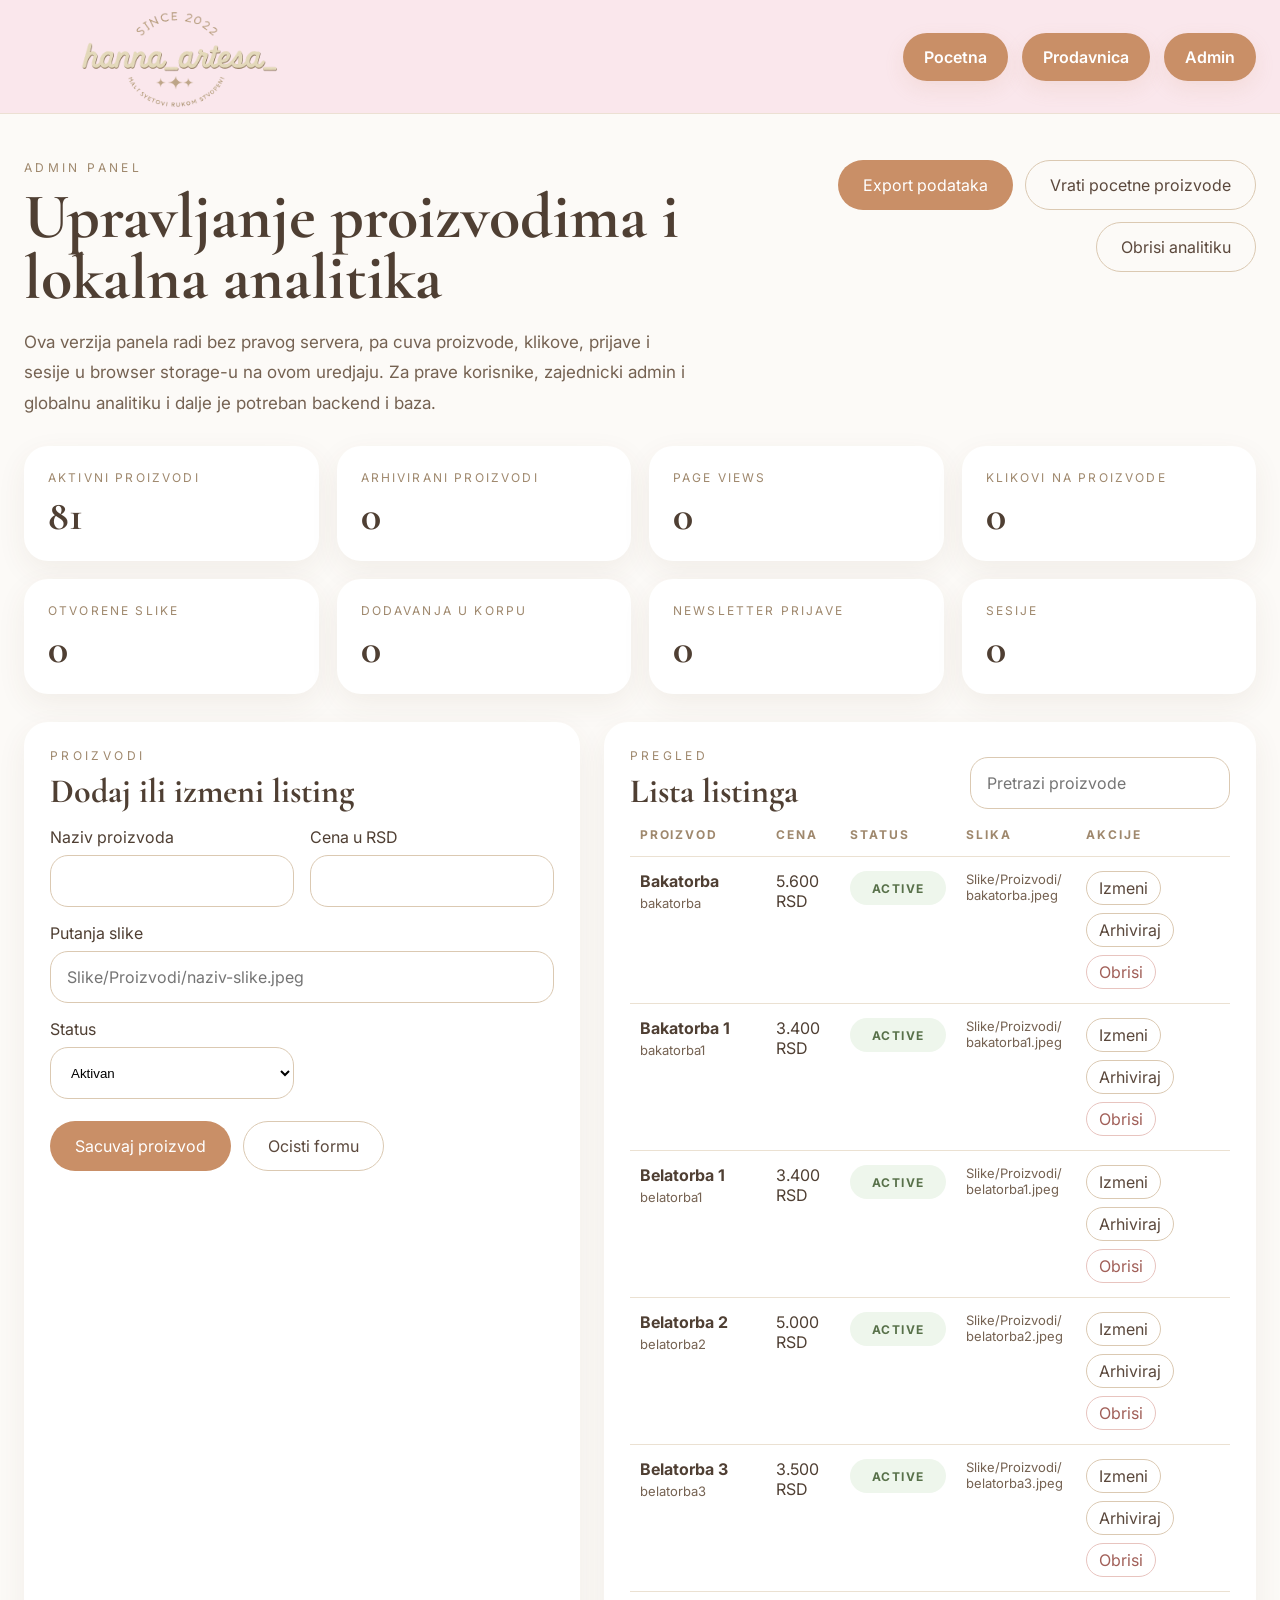
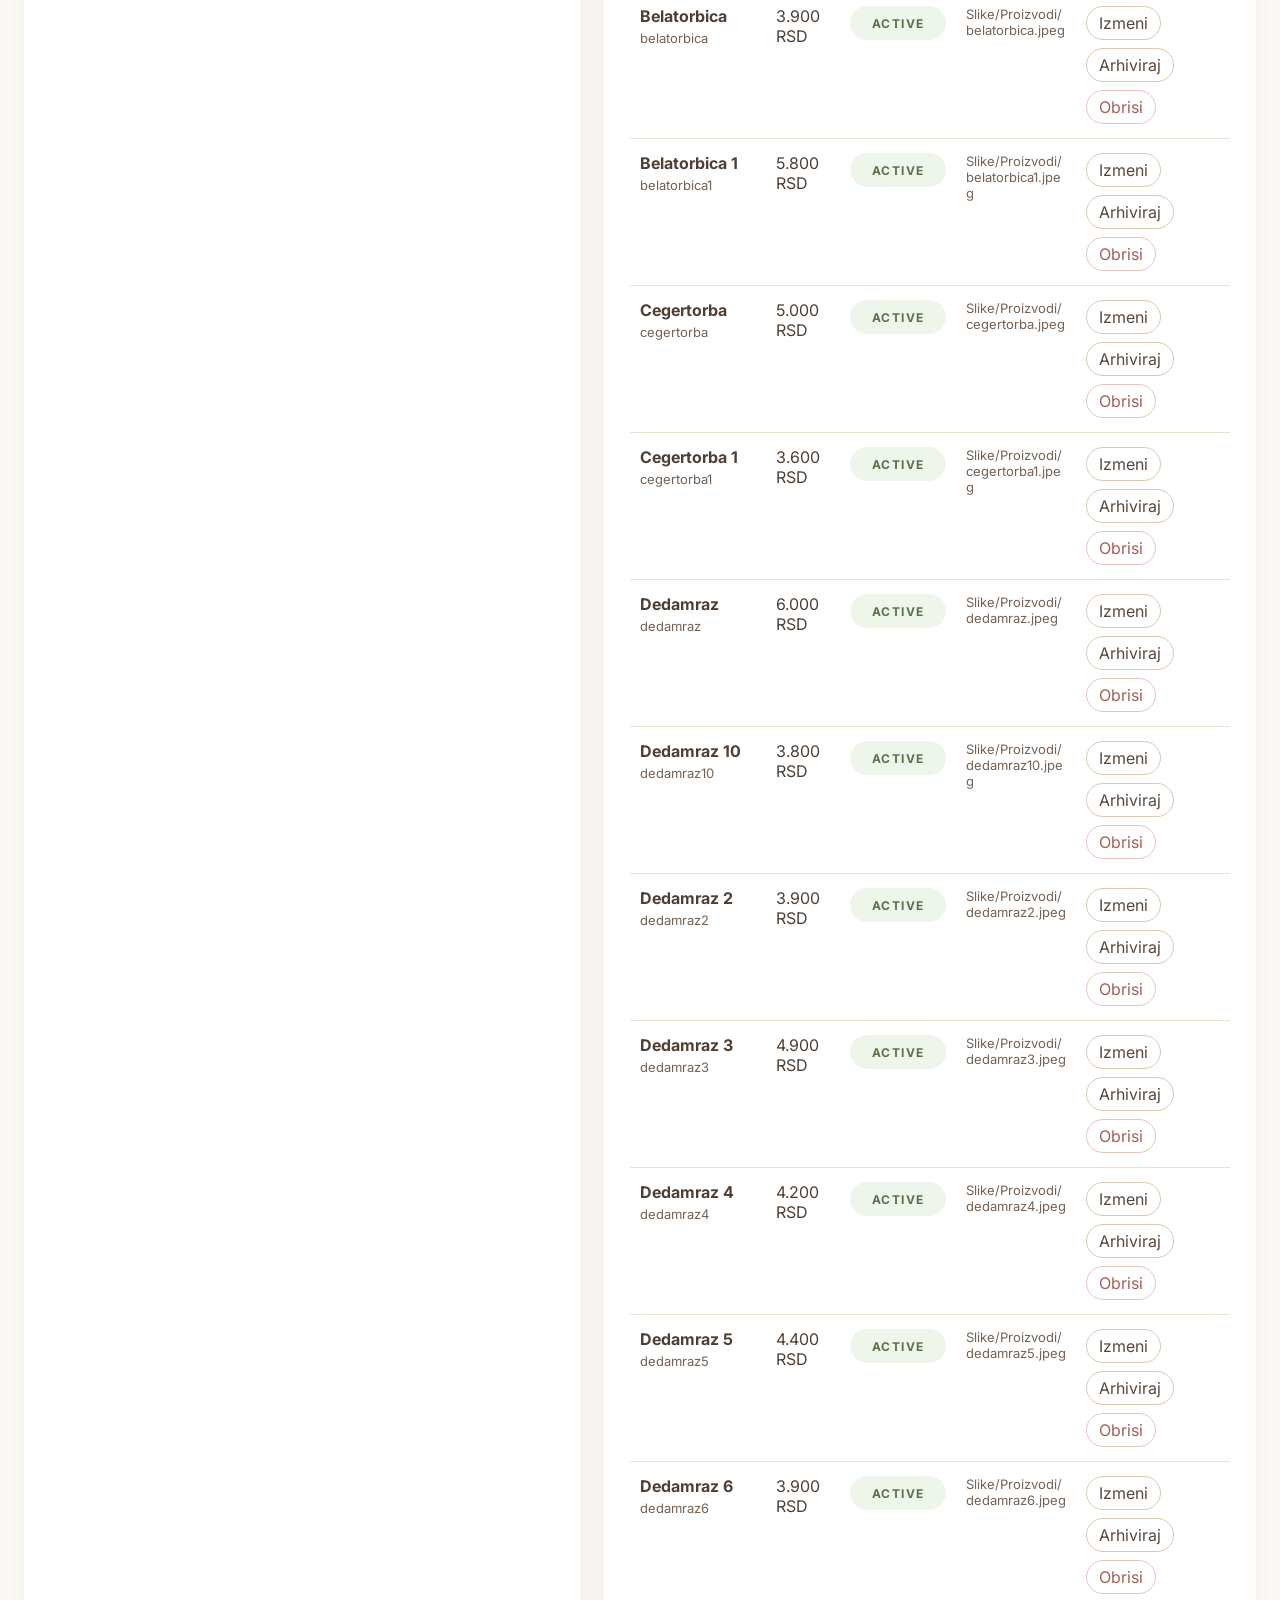
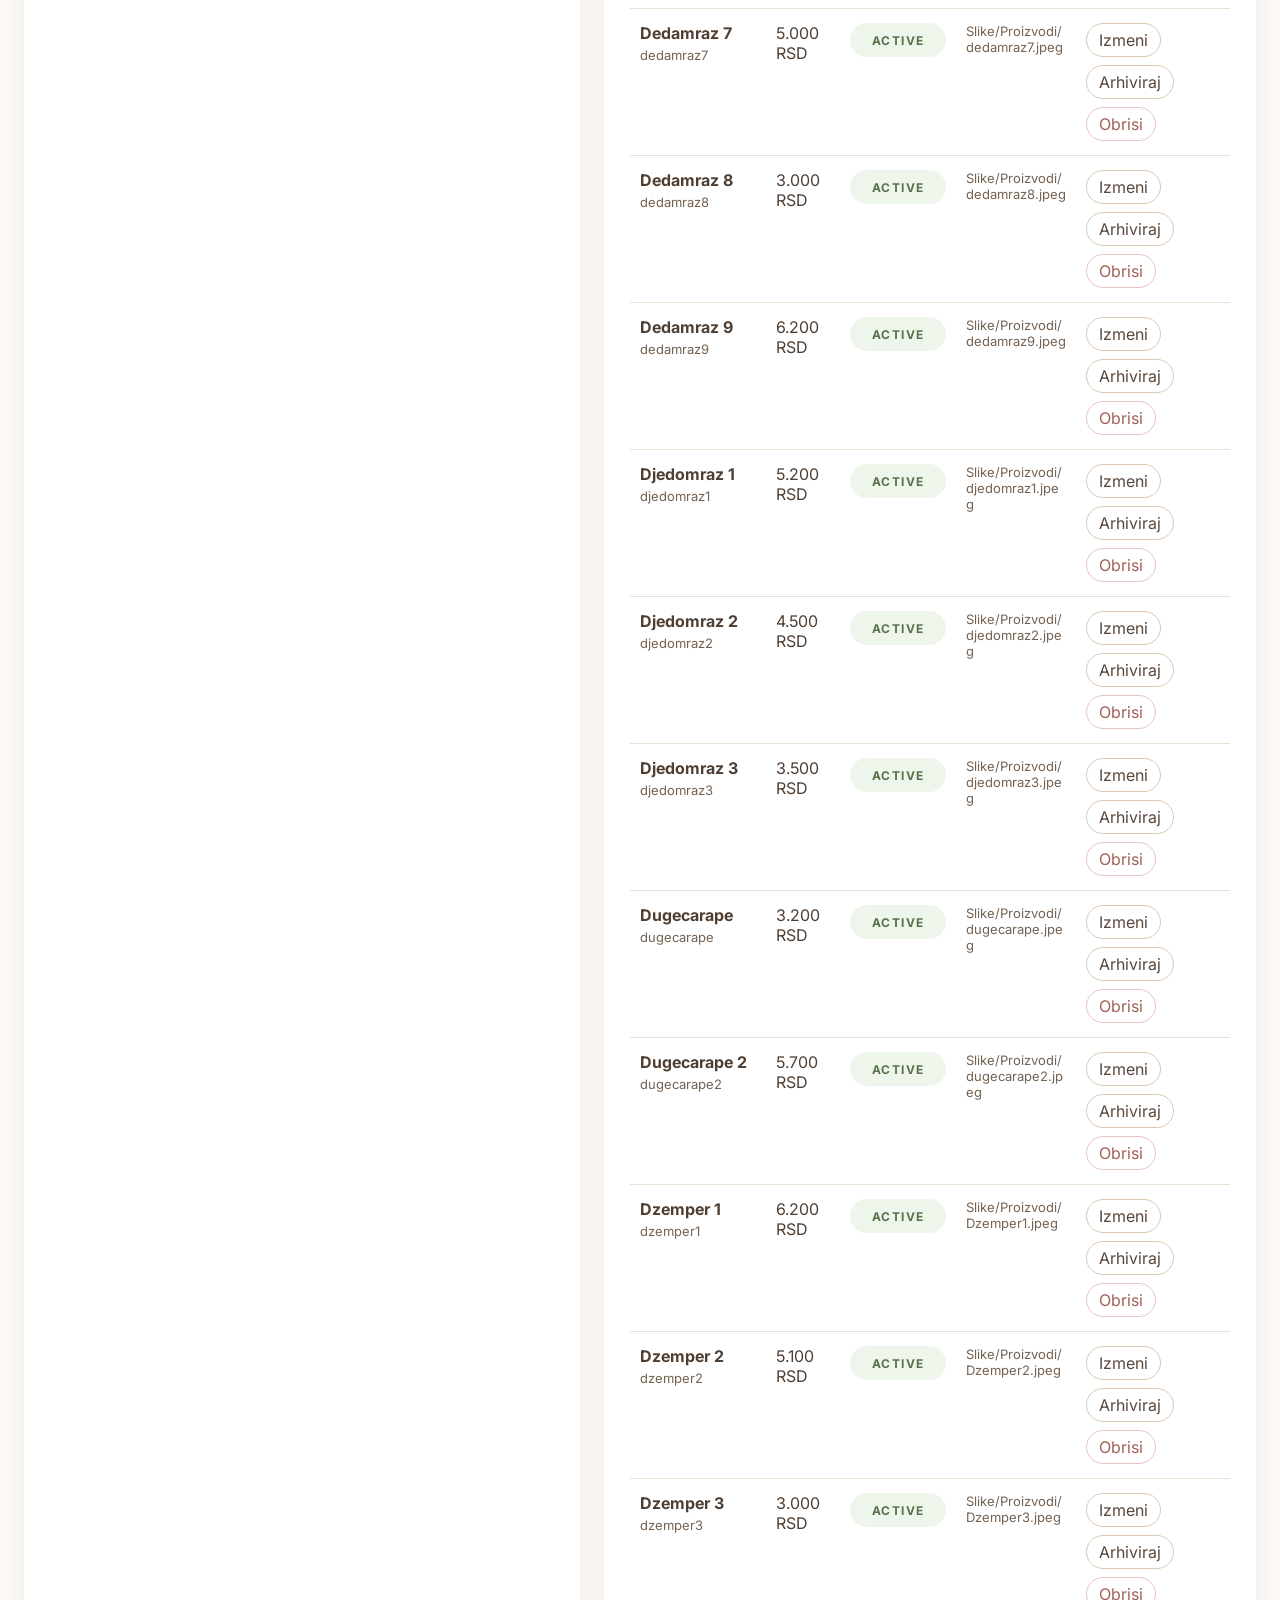
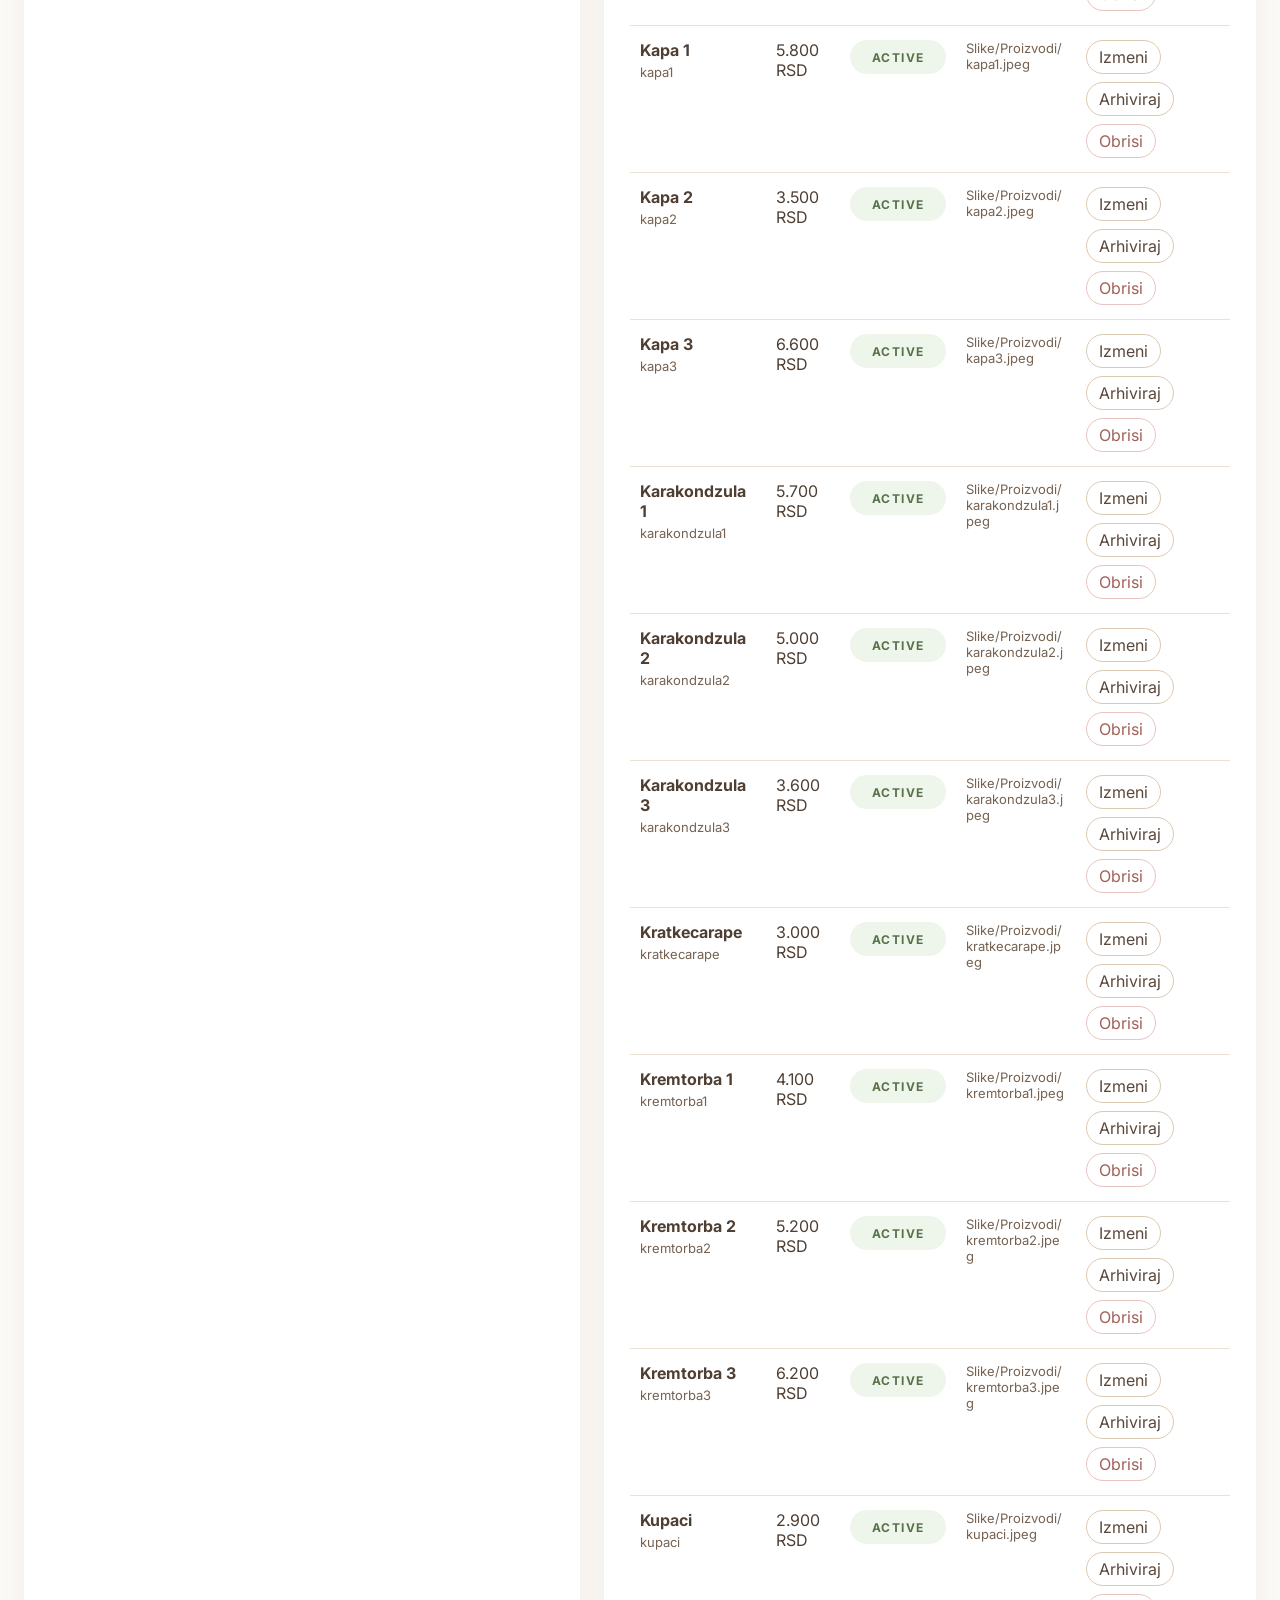
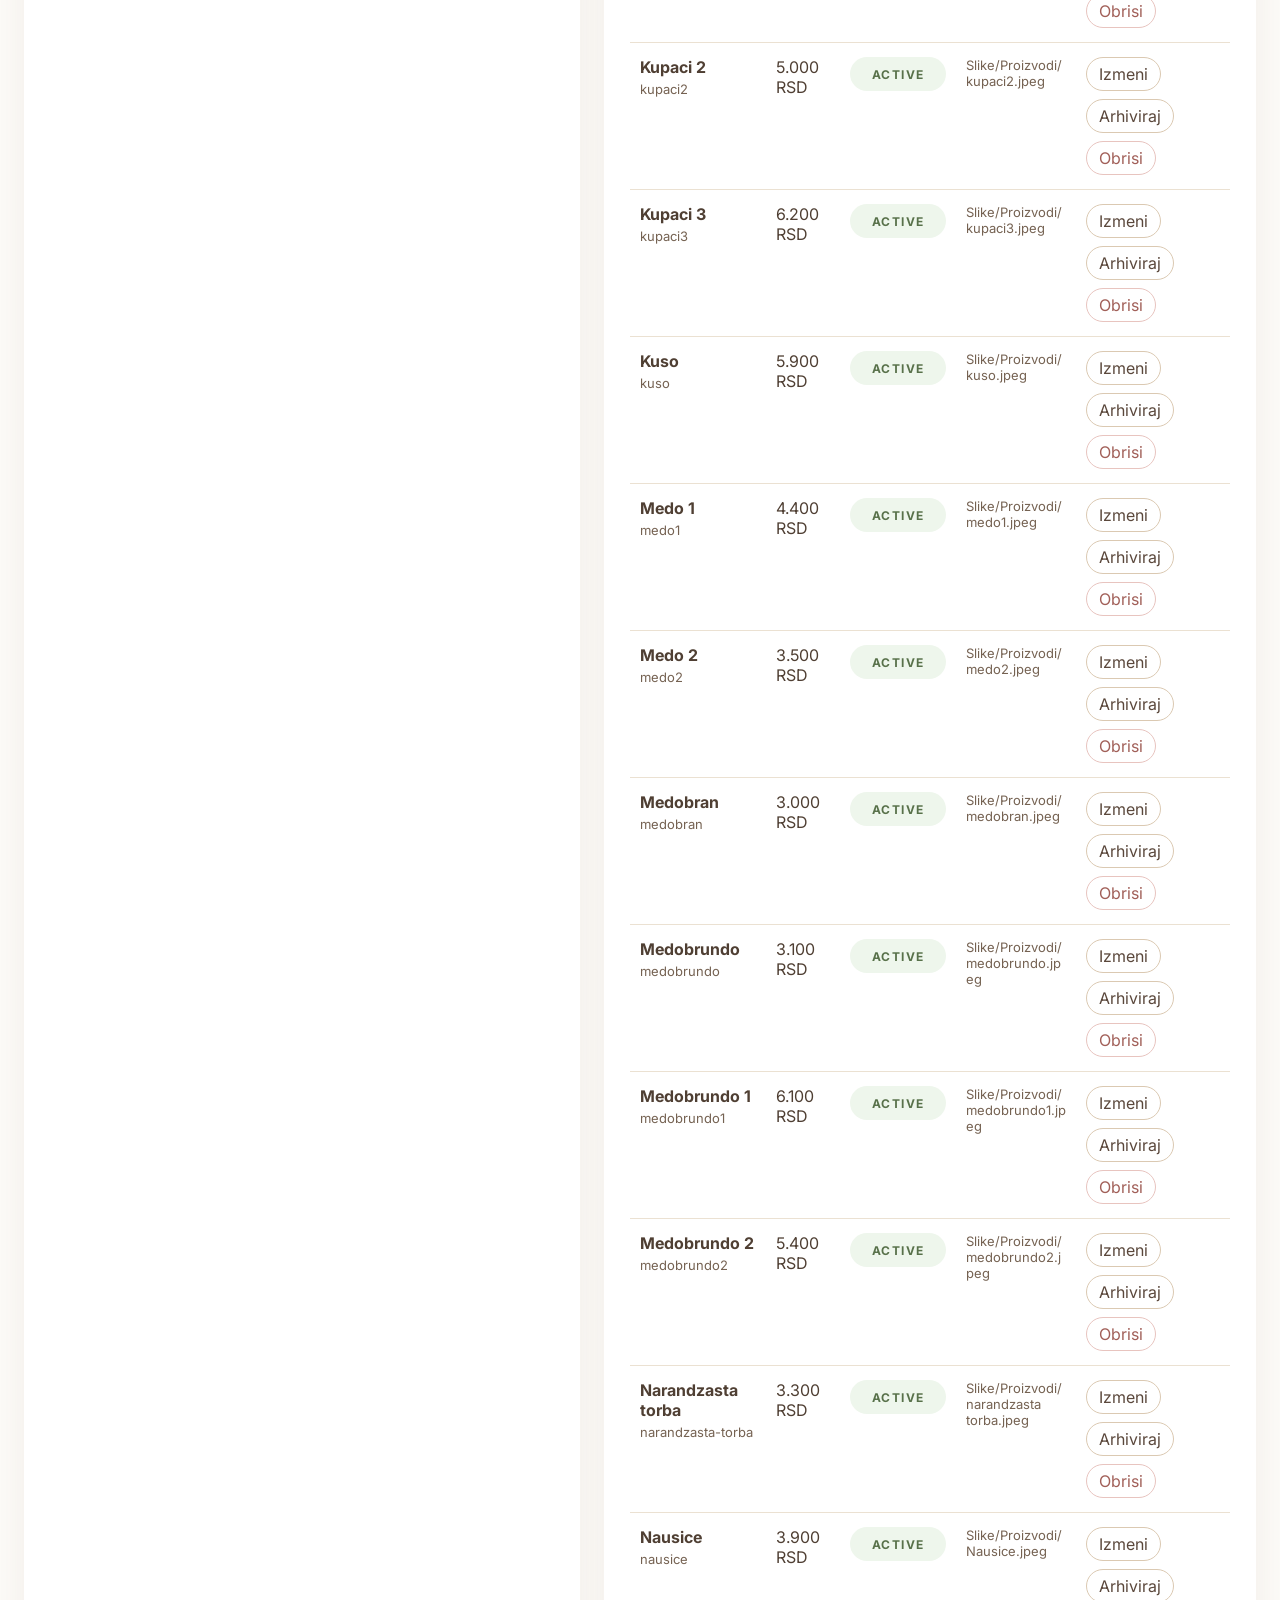
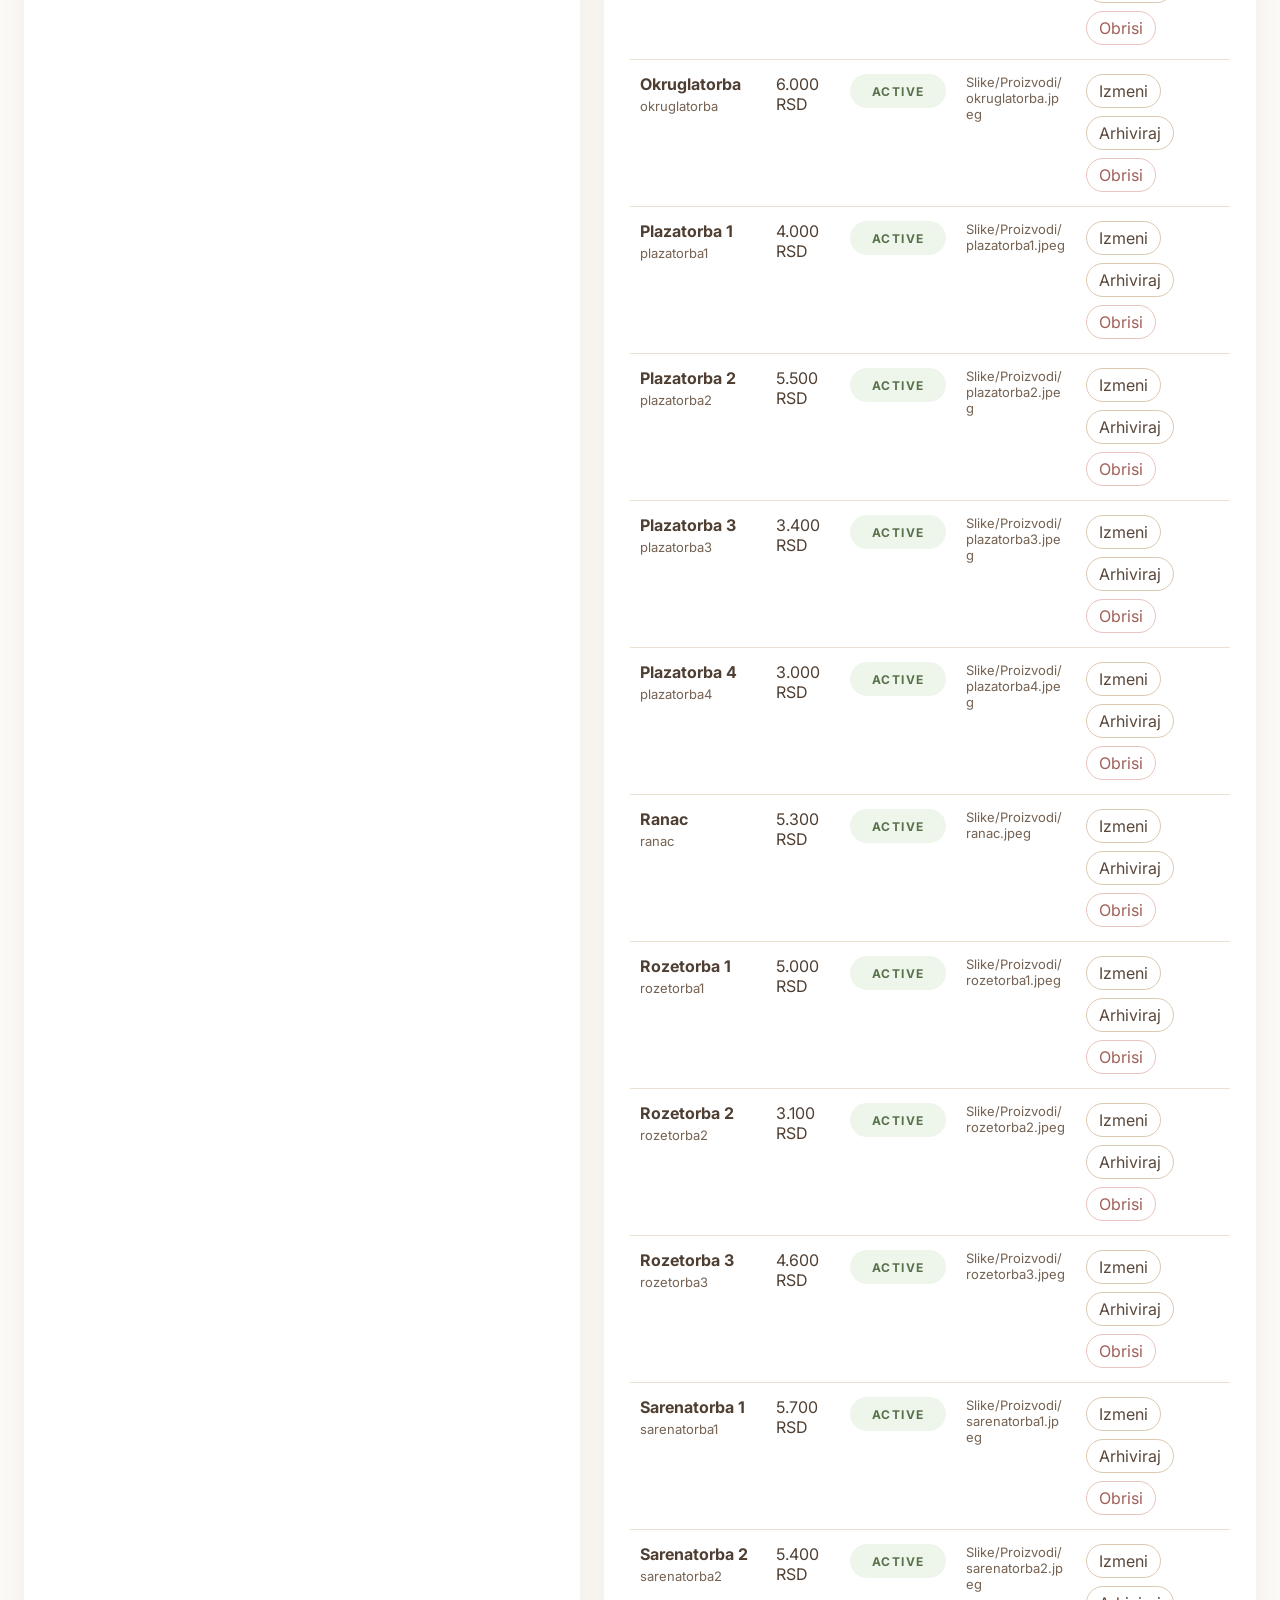
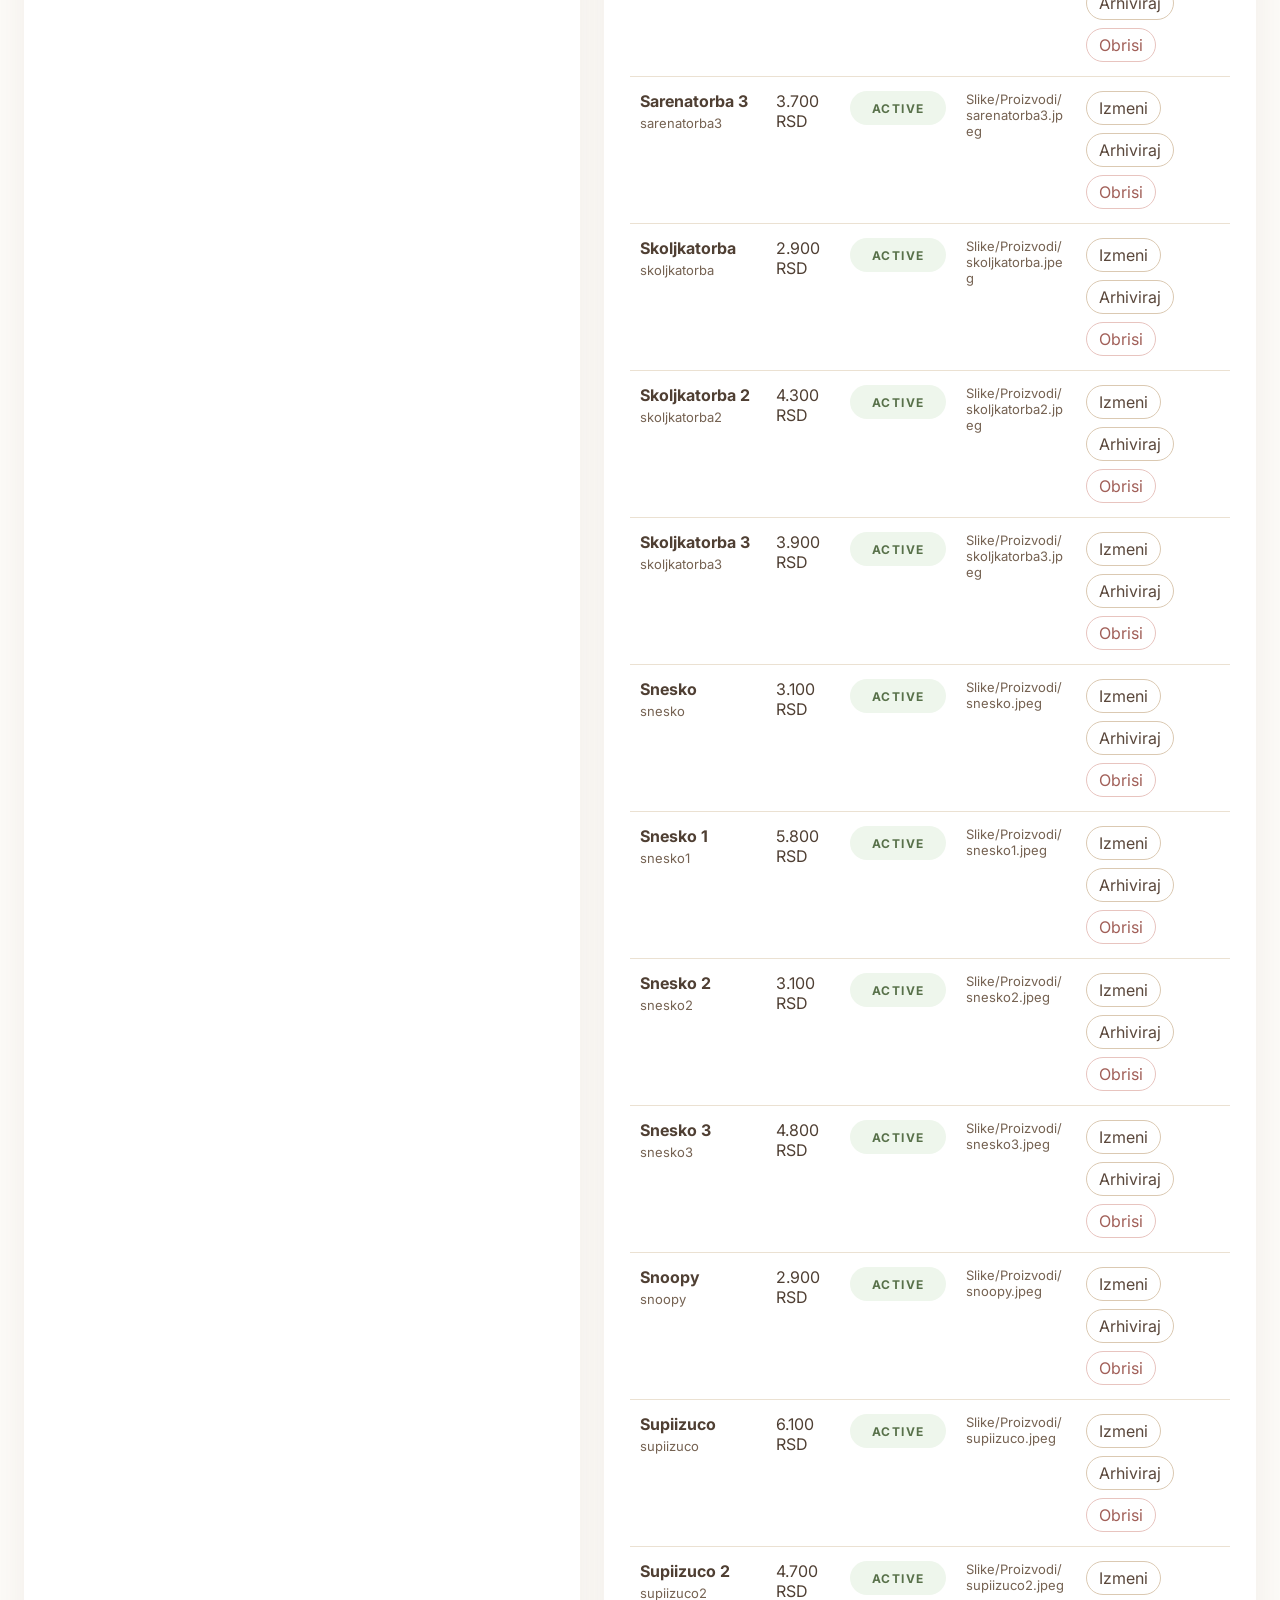
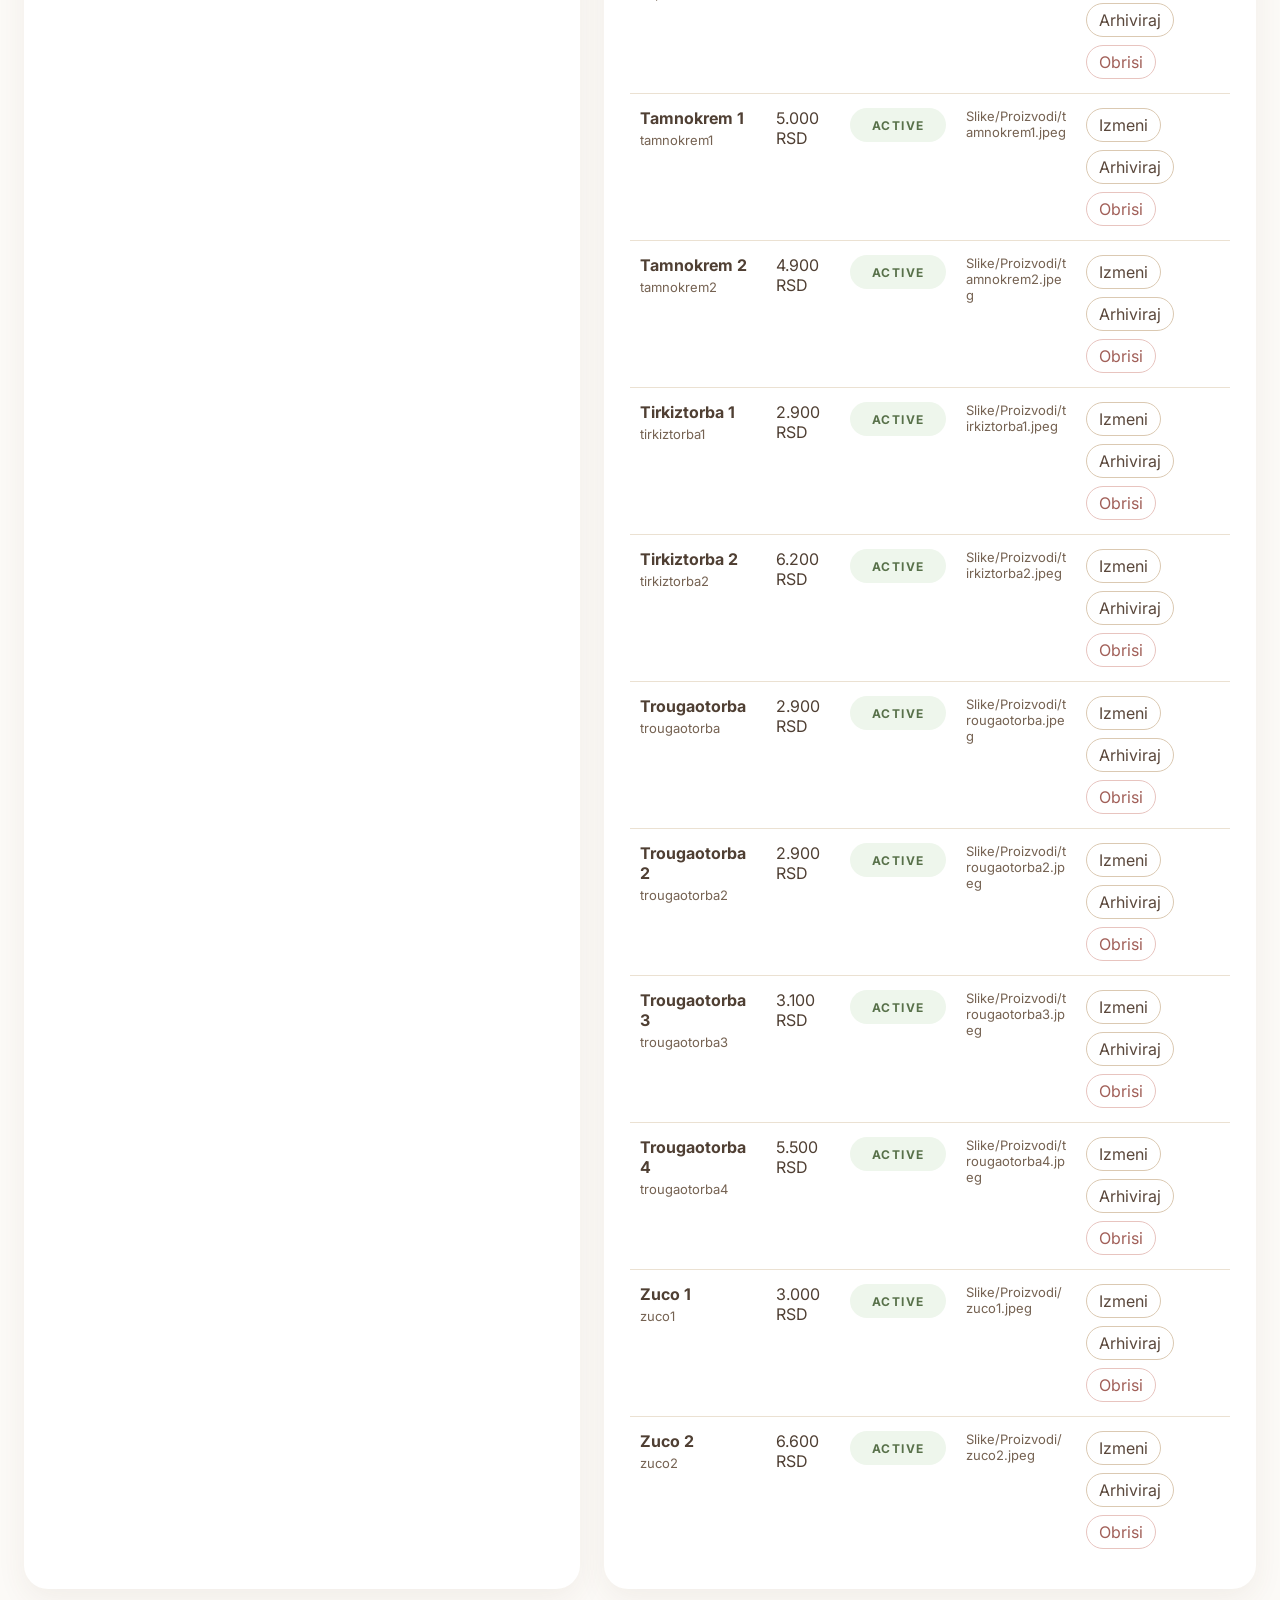
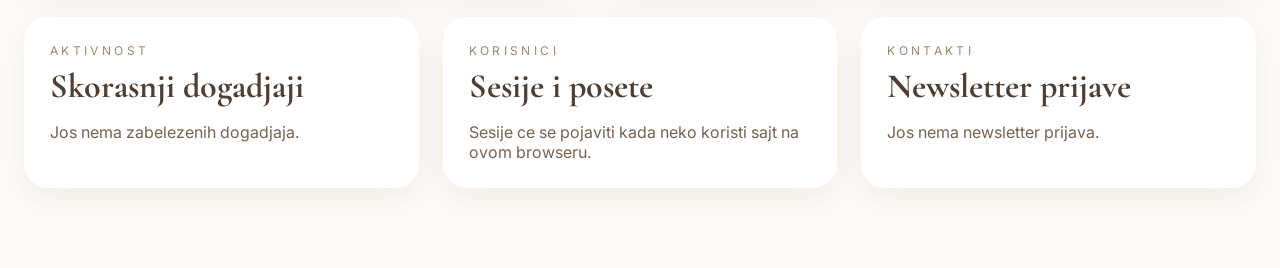
==== admin.html @ 1e7f4f6b "abc" ====
<!DOCTYPE html>
<html lang="sr">
<head>
  <meta charset="UTF-8">
  <meta name="viewport" content="width=device-width, initial-scale=1.0">
  <title>Hanna Artesa | Admin</title>
  <link rel="icon" type="image/png" href="logo.png">
  <link rel="apple-touch-icon" href="logo.png">
  <link rel="preconnect" href="https://fonts.googleapis.com">
  <link rel="preconnect" href="https://fonts.gstatic.com" crossorigin>
  <link
    href="https://fonts.googleapis.com/css2?family=Cormorant+Garamond:wght@400;500;600;700&family=Inter:wght@400;500;600&display=swap"
    rel="stylesheet"
  >
  <link rel="stylesheet" href="styles.css">
  <script src="site-data.js" defer></script>
  <script src="admin.js" defer></script>
</head>
<body class="admin-page">
  <header class="site-header">
    <div class="container header-inner">
      <a class="brand-home" href="index.html" aria-label="Hanna Artesa">
        <img class="brand-logo" src="logo.png" alt="Hanna Artesa logo">
      </a>

      <nav class="nav" aria-label="Admin navigacija">
        <a href="index.html">Pocetna</a>
        <a href="shop.html">Prodavnica</a>
        <a href="admin.html" aria-current="page">Admin</a>
      </nav>
    </div>
  </header>

  <main class="admin-main">
    <section class="container admin-hero">
      <div>
        <p class="eyebrow">Admin Panel</p>
        <h1 class="admin-title">Upravljanje proizvodima i lokalna analitika</h1>
        <p class="admin-text">
          Ova verzija panela radi bez pravog servera, pa cuva proizvode, klikove, prijave i sesije
          u browser storage-u na ovom uredjaju. Za prave korisnike, zajednicki admin i globalnu
          analitiku i dalje je potreban backend i baza.
        </p>
      </div>

      <div class="admin-actions">
        <button class="btn btn-primary" id="adminExportBtn" type="button">Export podataka</button>
        <button class="btn btn-secondary" id="adminResetProductsBtn" type="button">Vrati pocetne proizvode</button>
        <button class="btn btn-secondary" id="adminClearAnalyticsBtn" type="button">Obrisi analitiku</button>
      </div>
    </section>

    <section class="container admin-stats" id="adminStatsGrid">
      <article class="admin-stat-card">
        <p class="admin-stat-label">Aktivni proizvodi</p>
        <strong class="admin-stat-value" id="statActiveProducts">0</strong>
      </article>
      <article class="admin-stat-card">
        <p class="admin-stat-label">Arhivirani proizvodi</p>
        <strong class="admin-stat-value" id="statArchivedProducts">0</strong>
      </article>
      <article class="admin-stat-card">
        <p class="admin-stat-label">Page views</p>
        <strong class="admin-stat-value" id="statPageViews">0</strong>
      </article>
      <article class="admin-stat-card">
        <p class="admin-stat-label">Klikovi na proizvode</p>
        <strong class="admin-stat-value" id="statProductClicks">0</strong>
      </article>
      <article class="admin-stat-card">
        <p class="admin-stat-label">Otvorene slike</p>
        <strong class="admin-stat-value" id="statImageOpens">0</strong>
      </article>
      <article class="admin-stat-card">
        <p class="admin-stat-label">Dodavanja u korpu</p>
        <strong class="admin-stat-value" id="statCartAdds">0</strong>
      </article>
      <article class="admin-stat-card">
        <p class="admin-stat-label">Newsletter prijave</p>
        <strong class="admin-stat-value" id="statNewsletterSignups">0</strong>
      </article>
      <article class="admin-stat-card">
        <p class="admin-stat-label">Sesije</p>
        <strong class="admin-stat-value" id="statSessions">0</strong>
      </article>
    </section>

    <section class="container admin-layout">
      <section class="admin-panel-card">
        <div class="admin-panel-head">
          <div>
            <p class="eyebrow">Proizvodi</p>
            <h2 class="admin-section-title">Dodaj ili izmeni listing</h2>
          </div>
        </div>

        <form class="admin-form" id="adminProductForm">
          <input type="hidden" id="adminProductId">
          <label class="admin-field">
            <span>Naziv proizvoda</span>
            <input class="admin-input" id="adminProductName" type="text" required>
          </label>
          <label class="admin-field">
            <span>Cena u RSD</span>
            <input class="admin-input" id="adminProductPrice" type="number" min="0" step="100" required>
          </label>
          <label class="admin-field admin-field-full">
            <span>Putanja slike</span>
            <input class="admin-input" id="adminProductImage" type="text" placeholder="Slike/Proizvodi/naziv-slike.jpeg" required>
          </label>
          <label class="admin-field">
            <span>Status</span>
            <select class="admin-input" id="adminProductStatus">
              <option value="active">Aktivan</option>
              <option value="archived">Arhiviran</option>
            </select>
          </label>
          <div class="admin-form-actions">
            <button class="btn btn-primary" type="submit">Sacuvaj proizvod</button>
            <button class="btn btn-secondary" id="adminFormResetBtn" type="button">Ocisti formu</button>
          </div>
        </form>
      </section>

      <section class="admin-panel-card">
        <div class="admin-panel-head">
          <div>
            <p class="eyebrow">Pregled</p>
            <h2 class="admin-section-title">Lista listinga</h2>
          </div>
          <input class="admin-input admin-search" id="adminSearchInput" type="search" placeholder="Pretrazi proizvode">
        </div>

        <div class="admin-table-wrap">
          <table class="admin-table">
            <thead>
              <tr>
                <th>Proizvod</th>
                <th>Cena</th>
                <th>Status</th>
                <th>Slika</th>
                <th>Akcije</th>
              </tr>
            </thead>
            <tbody id="adminProductsBody"></tbody>
          </table>
        </div>
      </section>
    </section>

    <section class="container admin-insights">
      <section class="admin-panel-card">
        <div class="admin-panel-head">
          <div>
            <p class="eyebrow">Aktivnost</p>
            <h2 class="admin-section-title">Skorasnji dogadjaji</h2>
          </div>
        </div>
        <div class="admin-feed" id="adminEventsFeed"></div>
      </section>

      <section class="admin-panel-card">
        <div class="admin-panel-head">
          <div>
            <p class="eyebrow">Korisnici</p>
            <h2 class="admin-section-title">Sesije i posete</h2>
          </div>
        </div>
        <div class="admin-feed" id="adminSessionsFeed"></div>
      </section>

      <section class="admin-panel-card">
        <div class="admin-panel-head">
          <div>
            <p class="eyebrow">Kontakti</p>
            <h2 class="admin-section-title">Newsletter prijave</h2>
          </div>
        </div>
        <div class="admin-feed" id="adminNewsletterFeed"></div>
      </section>
    </section>
  </main>
</body>
</html>
---- styles.css ----
:root {
  --bg: #fdf8f2;
  --bg-soft: #fbf4ea;
  --card: #ffffff;
  --card-soft: #f7efe4;
  --card-accent: #f3e4d2;
  --text: #4f3f33;
  --muted: #756252;
  --muted-2: #9f886d;
  --line: #e9dece;
  --line-strong: #dbc9b2;
  --accent: #c98f67;
  --accent-dark: #b87d54;
  --shadow: 0 10px 30px rgba(93, 70, 41, 0.07);
  --radius-xl: 34px;
  --radius-lg: 28px;
  --radius-md: 24px;
  --radius-pill: 999px;
  --container: 1240px;
}

* {
  box-sizing: border-box;
}

html {
  scroll-behavior: smooth;
}

body {
  margin: 0;
  font-family: "Inter", sans-serif;
  background: var(--bg);
  color: var(--text);
}

img {
  max-width: 100%;
  display: block;
}

a {
  color: inherit;
  text-decoration: none;
}

button,
input {
  font: inherit;
}

.container {
  width: min(var(--container), calc(100% - 48px));
  margin: 0 auto;
}

.eyebrow {
  margin: 0 0 12px;
  font-size: 12px;
  text-transform: uppercase;
  letter-spacing: 0.28em;
  color: var(--muted-2);
}

.site-header {
  position: sticky;
  top: 0;
  z-index: 20;
  border-bottom: 1px solid rgba(233, 222, 206, 0.85);
  background: rgba(250, 230, 236, 0.96);
  backdrop-filter: blur(12px);
}

.header-inner {
  display: flex;
  align-items: center;
  justify-content: space-between;
  gap: 10px;
  padding: 0px 0;
}

.brand-home {
  display: inline-flex;
  align-items: center;
  justify-content: center;
  margin-top: -32px;
  margin-bottom: -60px;
}

.brand-logo {
  display: block;
  width: auto;
  height: 205px;
  max-width: min(560px, 76vw);
  object-fit: contain;
}

.nav {
  display: flex;
  align-items: center;
  gap: 14px;
  font-size: 16px;
  font-weight: 600;
}

.nav a {
  display: inline-flex;
  align-items: center;
  justify-content: center;
  min-height: 48px;
  padding: 0 20px;
  border: 1px solid transparent;
  border-radius: var(--radius-pill);
  background: var(--accent);
  color: #fff;
  box-shadow: 0 8px 20px rgba(201, 143, 103, 0.14);
  transition: transform 0.2s ease, background 0.2s ease, color 0.2s ease, box-shadow 0.2s ease;
}

.footer-links a:hover,
.text-link:hover {
  color: #8b6f53;
}

.nav a:hover,
.nav a:focus-visible {
  color: #fff;
  transform: translateY(-1px);
  background: var(--accent-dark);
  box-shadow: 0 12px 24px rgba(201, 143, 103, 0.2);
}

.header-actions {
  display: flex;
  align-items: center;
  gap: 12px;
}

.cart-button {
  display: inline-flex;
  align-items: center;
  gap: 12px;
  min-height: 56px;
  padding: 10px 14px 10px 16px;
  border: 1px solid rgba(201, 143, 103, 0.22);
  border-radius: var(--radius-pill);
  background: rgba(255, 255, 255, 0.72);
  color: #5b483c;
  box-shadow: 0 10px 24px rgba(201, 143, 103, 0.12);
}

.cart-button:hover {
  background: rgba(255, 255, 255, 0.9);
  transform: translateY(-1px);
}

.cart-icon {
  display: inline-flex;
  align-items: center;
  justify-content: center;
  width: 34px;
  height: 34px;
  border-radius: 50%;
  background: rgba(201, 143, 103, 0.14);
  color: var(--accent-dark);
}

.cart-icon svg,
.product-add-btn svg {
  width: 18px;
  height: 18px;
  fill: none;
  stroke: currentColor;
  stroke-linecap: round;
  stroke-linejoin: round;
  stroke-width: 1.8;
}

.cart-copy {
  display: grid;
  gap: 2px;
  text-align: left;
}

.cart-label {
  font-size: 11px;
  text-transform: uppercase;
  letter-spacing: 0.18em;
  color: #9d866c;
}

.cart-total {
  font-size: 14px;
  font-weight: 700;
  color: #5b483c;
}

.cart-count {
  min-width: 32px;
  height: 32px;
  padding: 0 8px;
  display: inline-flex;
  align-items: center;
  justify-content: center;
  border-radius: 999px;
  background: var(--accent);
  color: #fff;
  font-size: 14px;
  font-weight: 700;
}

.btn {
  display: inline-flex;
  align-items: center;
  justify-content: center;
  gap: 10px;
  border: 1px solid transparent;
  border-radius: var(--radius-pill);
  padding: 14px 24px;
  cursor: pointer;
  transition: 0.2s ease;
}

.btn-primary {
  background: var(--accent);
  color: #fff;
}

.btn-primary:hover {
  background: var(--accent-dark);
}

.btn-secondary {
  background: transparent;
  border-color: var(--line-strong);
  color: #5b483c;
}

.btn-secondary:hover,
.small-btn:hover {
  background: var(--card-soft);
}

.hero {
  display: grid;
  grid-template-columns: 1.1fr 0.9fr;
  gap: 40px;
  padding: 60px 0 40px;
  align-items: start;
}

.hero-title,
.message-title,
.section-title,
.story-title,
.newsletter-title,
.footer-title,
.feature-title,
.collection-title,
.product-title {
  margin: 0;
  font-family: "Cormorant Garamond", serif;
  color: var(--text);
}

.hero-title {
  max-width: 680px;
  font-size: clamp(48px, 6vw, 82px);
  line-height: 0.98;
  font-weight: 600;
  color: #49382d;
}

.hero-text,
.story-text,
.newsletter-text {
  max-width: 620px;
  margin: 24px 0 0;
  font-size: 18px;
  line-height: 1.85;
  color: var(--muted);
}

.hero-actions {
  display: flex;
  flex-wrap: wrap;
  gap: 16px;
  margin-top: 32px;
}

.hero-features {
  display: grid;
  grid-template-columns: repeat(3, minmax(0, 1fr));
  gap: 16px;
  max-width: 760px;
  margin-top: 36px;
}

.mini-card,
.product-card,
.collection-card,
.feature-card,
.message-card {
  background: var(--card);
  border-radius: var(--radius-md);
  box-shadow: var(--shadow);
}

.mini-card {
  padding: 20px;
}

.mini-icon {
  width: 40px;
  height: 40px;
  display: inline-flex;
  align-items: center;
  justify-content: center;
  border-radius: 50%;
  background: var(--card-soft);
  margin-bottom: 14px;
  font-size: 18px;
}

.mini-card p,
.message-card p,
.feature-card p,
.collection-card p,
.product-card .price,
.footer-copy,
.footer-links a,
.contact-item {
  margin: 0;
  font-size: 14px;
  line-height: 1.85;
  color: #7b6756;
}

.placeholder {
  position: relative;
  overflow: hidden;
  width: 100%;
  min-height: 260px;
  border-radius: var(--radius-lg);
  border: 1px solid var(--line);
  background: #f8f1e6;
  display: flex;
  align-items: center;
  justify-content: center;
  text-align: center;
  padding: 24px;
}

.placeholder::before {
  content: "";
  position: absolute;
  inset: 0;
  background: radial-gradient(circle at top, rgba(255, 255, 255, 0.85), transparent 52%);
}

.placeholder-inner {
  position: relative;
  z-index: 1;
}

.placeholder-badge {
  width: 64px;
  height: 64px;
  margin: 0 auto 16px;
  border-radius: 50%;
  border: 1px dashed #c9b79f;
  background: rgba(255, 255, 255, 0.72);
}

.placeholder-label {
  margin: 0;
  font-size: 12px;
  text-transform: uppercase;
  letter-spacing: 0.18em;
  color: #9d866c;
}

.placeholder.tall {
  min-height: 430px;
}

.hero-visual-image {
  display: block;
  width: 100%;
  height: 430px;
  border-radius: var(--radius-lg);
  object-fit: cover;
  object-position: center top;
  box-shadow: var(--shadow);
}

.product-media {
  position: relative;
  overflow: hidden;
  min-height: 260px;
  border-radius: var(--radius-lg);
  background: #f8f1e6;
}

.product-image {
  display: block;
  width: 100%;
  height: 260px;
  object-fit: cover;
  cursor: zoom-in;
}

.product-add-btn {
  position: absolute;
  top: 16px;
  right: 16px;
  z-index: 2;
  width: 46px;
  height: 46px;
  display: inline-flex;
  align-items: center;
  justify-content: center;
  border: 0;
  border-radius: 50%;
  background: rgba(255, 255, 255, 0.92);
  color: var(--accent-dark);
  box-shadow: 0 10px 24px rgba(93, 70, 41, 0.14);
  cursor: pointer;
  transition: transform 0.2s ease, background 0.2s ease, color 0.2s ease;
}

.product-add-btn:hover {
  transform: translateY(-1px) scale(1.03);
  background: var(--accent);
  color: #fff;
}

.message-band {
  padding: 18px 0 10px;
}

.message-band-inner {
  display: grid;
  grid-template-columns: 0.9fr 1.1fr;
  gap: 24px;
  padding: 40px;
  border-radius: var(--radius-xl);
  background: var(--card-soft);
}

.message-title,
.section-title,
.story-title,
.newsletter-title {
  font-size: clamp(36px, 3vw, 52px);
  line-height: 1.05;
  font-weight: 600;
}

.message-grid {
  display: grid;
  grid-template-columns: repeat(2, minmax(0, 1fr));
  gap: 16px;
}

.message-card {
  padding: 24px;
  box-shadow: none;
}

.message-card-title {
  margin-bottom: 8px;
  font-weight: 600;
  color: var(--text);
}

.section {
  padding: 68px 0;
}

.section-head {
  display: flex;
  align-items: end;
  justify-content: space-between;
  gap: 24px;
  margin-bottom: 30px;
}

.products-grid,
.collections-grid,
.feature-grid {
  display: grid;
  gap: 24px;
}

.products-grid {
  grid-template-columns: repeat(4, minmax(0, 1fr));
}

.product-card,
.collection-card {
  padding: 16px;
  transition: transform 0.2s ease;
}

.product-card:hover,
.collection-card:hover {
  transform: translateY(-4px);
}

.product-meta {
  padding: 16px 4px 6px;
}

.tag {
  display: inline-block;
  margin-bottom: 10px;
  padding: 7px 12px;
  border-radius: var(--radius-pill);
  background: var(--card-soft);
  color: #9d7d59;
  font-size: 11px;
  font-weight: 600;
  text-transform: uppercase;
  letter-spacing: 0.18em;
}

.product-title {
  font-size: 36px;
  font-weight: 600;
  line-height: 1;
}

.product-bottom {
  display: flex;
  align-items: center;
  justify-content: space-between;
  gap: 16px;
  margin-top: 12px;
}

.small-btn {
  border: 1px solid var(--line-strong);
  background: transparent;
  color: #5f4b3e;
  border-radius: var(--radius-pill);
  padding: 10px 18px;
  cursor: pointer;
  transition: 0.2s ease;
}

.story-section {
  padding-top: 10px;
}

.story-grid {
  display: grid;
  grid-template-columns: 0.95fr 1.05fr;
  gap: 32px;
  align-items: center;
}

.story-copy p + p {
  margin-top: 18px;
}

.story-action {
  margin-top: 32px;
}

.collections-intro {
  margin-bottom: 28px;
}

.collections-grid {
  grid-template-columns: repeat(3, minmax(0, 1fr));
}

.collection-card {
  padding: 20px;
}

.collection-title {
  margin-top: 18px;
  font-size: 34px;
  font-weight: 600;
  line-height: 1.05;
}

.collection-card p {
  margin-top: 12px;
}

.text-link {
  display: inline-flex;
  align-items: center;
  gap: 8px;
  margin-top: 16px;
  font-size: 14px;
  color: #6d5747;
}

.feature-wrap {
  padding: 10px 0 0;
}

.feature-band {
  padding: 40px;
  border-radius: var(--radius-xl);
  background: var(--card-accent);
}

.feature-grid {
  grid-template-columns: repeat(3, minmax(0, 1fr));
}

.feature-card {
  padding: 28px;
  background: #fffaf4;
  box-shadow: none;
}

.feature-title {
  font-size: 34px;
  line-height: 1.05;
  font-weight: 600;
  margin-bottom: 12px;
}

.newsletter {
  max-width: 900px;
  margin: 0 auto;
  text-align: center;
  padding: 72px 0;
}

.newsletter-text {
  margin-left: auto;
  margin-right: auto;
}

.newsletter-form {
  display: flex;
  gap: 12px;
  max-width: 660px;
  margin: 32px auto 0;
}

.newsletter-input {
  flex: 1;
  height: 56px;
  border-radius: var(--radius-pill);
  border: 1px solid var(--line-strong);
  background: #fff;
  padding: 0 20px;
  outline: none;
}

.newsletter-input::placeholder {
  color: #a08d79;
}

.site-footer {
  background: var(--bg-soft);
  border-top: 1px solid rgba(233, 222, 206, 0.9);
}

.footer-grid {
  display: grid;
  grid-template-columns: 1.3fr 1fr 1fr 1fr;
  gap: 32px;
  padding: 44px 0;
}

.footer-title {
  font-size: 34px;
  line-height: 1.05;
  font-weight: 600;
  margin-bottom: 16px;
}

.footer-kicker {
  margin-bottom: 8px;
}

.footer-head {
  margin: 0 0 14px;
  font-size: 16px;
  font-weight: 600;
  color: var(--text);
}

.footer-links {
  display: grid;
  gap: 10px;
}

.contact-list {
  display: grid;
  gap: 12px;
}

.menu-toggle {
  display: none;
  width: 46px;
  height: 46px;
  border: 1px solid var(--line-strong);
  border-radius: 50%;
  background: transparent;
  font-size: 18px;
  cursor: pointer;
}

@media (max-width: 1100px) {
  .hero,
  .message-band-inner,
  .story-grid,
  .footer-grid {
    grid-template-columns: 1fr;
  }

  .products-grid {
    grid-template-columns: repeat(2, minmax(0, 1fr));
  }

  .collections-grid,
  .feature-grid,
  .hero-features {
    grid-template-columns: repeat(2, minmax(0, 1fr));
  }
}

@media (max-width: 780px) {
  .container {
    width: min(var(--container), calc(100% - 32px));
  }

  .nav {
    position: absolute;
    top: calc(100% + 10px);
    left: 16px;
    right: 16px;
    display: none;
    flex-direction: column;
    align-items: flex-start;
    gap: 18px;
    padding: 22px;
    border: 1px solid var(--line);
    border-radius: 24px;
    background: rgba(253, 248, 242, 0.98);
    box-shadow: var(--shadow);
  }

  .nav a {
    width: 100%;
    justify-content: flex-start;
    padding: 0 18px;
  }

  .nav.open {
    display: flex;
  }

  .menu-toggle {
    display: inline-flex;
    align-items: center;
    justify-content: center;
  }

  .header-btn {
    display: inline-flex;
  }

  .hero {
    padding-top: 34px;
  }

  .hero-features,
  .products-grid,
  .collections-grid,
  .feature-grid,
  .message-grid {
    grid-template-columns: 1fr;
  }

  .section-head {
    align-items: flex-start;
    flex-direction: column;
  }

  .newsletter-form {
    flex-direction: column;
  }

  .message-band-inner,
  .feature-band {
    padding: 24px;
  }

  .brand-logo {
    height: 132px;
    max-width: min(380px, 78vw);
  }

  .brand-home {
    margin-top: -8px;
    margin-bottom: -16px;
  }
}

body.cart-open {
  overflow: hidden;
}

body.lightbox-open {
  overflow: hidden;
}

.cart-drawer {
  position: fixed;
  inset: 0;
  z-index: 40;
}

.photo-lightbox {
  position: fixed;
  inset: 0;
  z-index: 60;
}

.photo-lightbox-backdrop {
  position: absolute;
  inset: 0;
  border: 0;
  background: rgba(60, 43, 35, 0.84);
}

.photo-lightbox-panel {
  position: relative;
  z-index: 1;
  width: 100%;
  height: 100%;
}

.photo-lightbox-close {
  position: absolute;
  top: 20px;
  right: 20px;
  z-index: 2;
  width: 42px;
  height: 42px;
  border: 1px solid rgba(255, 255, 255, 0.22);
  border-radius: 50%;
  background: rgba(255, 255, 255, 0.12);
  color: #fff;
  font-size: 28px;
  line-height: 1;
  cursor: pointer;
}

.photo-lightbox-stage {
  width: 100%;
  height: 100%;
  overflow: hidden;
  display: flex;
  align-items: center;
  justify-content: center;
  padding: 32px;
  cursor: default;
}

.photo-lightbox-stage.is-zoomed {
  cursor: grab;
}

.photo-lightbox-stage.is-dragging {
  cursor: grabbing;
}

.photo-lightbox-image {
  max-width: calc(100vw - 64px);
  max-height: calc(100vh - 64px);
  object-fit: contain;
  transform-origin: center center;
  transition: transform 0.12s ease-out;
  will-change: transform;
  user-select: none;
}

.cart-backdrop {
  position: absolute;
  inset: 0;
  border: 0;
  background: rgba(79, 63, 51, 0.22);
}

.cart-panel {
  position: absolute;
  top: 0;
  right: 0;
  width: min(420px, 100%);
  height: 100%;
  padding: 28px;
  background: #fffdfb;
  box-shadow: -18px 0 42px rgba(79, 63, 51, 0.16);
  display: flex;
  flex-direction: column;
  gap: 22px;
}

.cart-panel-head,
.cart-total-row,
.cart-item {
  display: flex;
  align-items: flex-start;
  justify-content: space-between;
  gap: 16px;
}

.cart-title {
  margin: 0;
  font-family: "Cormorant Garamond", serif;
  font-size: 42px;
  line-height: 1;
}

.cart-close {
  width: 42px;
  height: 42px;
  border: 1px solid var(--line);
  border-radius: 50%;
  background: transparent;
  color: #6c5548;
  font-size: 28px;
  line-height: 1;
  cursor: pointer;
}

.cart-items {
  display: grid;
  gap: 14px;
  overflow-y: auto;
}

.cart-item {
  padding: 16px 0;
  border-top: 1px solid rgba(233, 222, 206, 0.9);
}

.cart-item-copy,
.cart-item-actions {
  display: grid;
  gap: 6px;
}

.cart-item-actions {
  justify-items: end;
}

.cart-item-name,
.cart-item-meta,
.cart-item-total,
.cart-empty,
.cart-total-row {
  margin: 0;
}

.cart-item-name {
  font-weight: 700;
  color: #4f3f33;
}

.cart-item-meta,
.cart-empty,
.cart-total-row {
  color: #7b6756;
}

.cart-remove {
  border: 0;
  padding: 0;
  background: transparent;
  color: var(--accent-dark);
  cursor: pointer;
}

.cart-footer {
  margin-top: auto;
  padding-top: 18px;
  border-top: 1px solid rgba(233, 222, 206, 0.9);
}

.cart-total-row strong {
  font-size: 22px;
  color: #4f3f33;
}

.shop-page {
  background: var(--bg);
}


.shop-main {
  padding: 34px 0 72px;
}

.shop-section {
  padding-top: 0;
}

.shop-page .products-grid {
  grid-template-columns: repeat(3, minmax(0, 1fr));
  gap: 32px;
}

.shop-page .product-card {
  padding: 0;
}

.shop-page .product-card:hover {
  transform: none;
}

.shop-page .placeholder {
  min-height: 360px;
}

.shop-page .product-media,
.shop-page .product-image {
  min-height: 360px;
  height: 360px;
}

.shop-page .product-meta {
  padding: 18px 2px 0;
  text-align: left;
}

.shop-page .product-title {
  margin-bottom: 8px;
  font-size: 34px;
}

.shop-page .product-card .price {
  font-size: 15px;
  line-height: 1.5;
}

@media (max-width: 1100px) {
  .shop-page .products-grid {
    grid-template-columns: repeat(2, minmax(0, 1fr));
  }
}

@media (max-width: 780px) {
  .cart-button {
    min-height: 48px;
    padding: 8px 10px 8px 12px;
    gap: 8px;
  }

  .cart-copy {
    display: none;
  }

  .cart-count {
    min-width: 28px;
    height: 28px;
    font-size: 13px;
  }

  .cart-panel {
    width: 100%;
    padding: 24px 18px;
  }

  .photo-lightbox-panel {
    width: 100%;
    height: 100%;
  }

  .photo-lightbox-stage {
    padding: 18px;
  }

  .photo-lightbox-image {
    max-width: calc(100vw - 36px);
    max-height: calc(100vh - 36px);
  }

  .shop-main {
    padding: 22px 0 44px;
  }

  .shop-page .products-grid {
    grid-template-columns: 1fr;
    gap: 28px;
  }

  .shop-page .placeholder {
    min-height: 320px;
  }

  .shop-page .product-media,
  .shop-page .product-image {
    min-height: 320px;
    height: 320px;
  }
}

.admin-page {
  background: #fcfaf7;
}

.admin-main {
  padding: 46px 0 80px;
}

.admin-hero,
.admin-layout,
.admin-insights {
  display: grid;
  gap: 24px;
}

.admin-hero {
  grid-template-columns: 1.1fr 0.9fr;
  align-items: start;
  margin-bottom: 28px;
}

.admin-title,
.admin-section-title {
  margin: 0;
  font-family: "Cormorant Garamond", serif;
  color: var(--text);
}

.admin-title {
  font-size: clamp(42px, 5vw, 64px);
  line-height: 0.95;
}

.admin-text {
  max-width: 760px;
  margin: 18px 0 0;
  font-size: 17px;
  line-height: 1.8;
  color: var(--muted);
}

.admin-actions {
  display: flex;
  flex-wrap: wrap;
  gap: 12px;
  justify-content: flex-end;
}

.admin-stats {
  display: grid;
  grid-template-columns: repeat(4, minmax(0, 1fr));
  gap: 18px;
  margin-bottom: 28px;
}

.admin-stat-card,
.admin-panel-card {
  background: #fff;
  border-radius: var(--radius-md);
  box-shadow: var(--shadow);
}

.admin-stat-card {
  padding: 24px;
}

.admin-stat-label {
  margin: 0 0 10px;
  font-size: 12px;
  text-transform: uppercase;
  letter-spacing: 0.18em;
  color: var(--muted-2);
}

.admin-stat-value {
  font-family: "Cormorant Garamond", serif;
  font-size: 42px;
  line-height: 1;
  color: var(--text);
}

.admin-layout {
  grid-template-columns: 0.92fr 1.08fr;
  margin-bottom: 28px;
}

.admin-panel-card {
  padding: 26px;
}

.admin-panel-head {
  display: flex;
  align-items: end;
  justify-content: space-between;
  gap: 16px;
  margin-bottom: 18px;
}

.admin-section-title {
  font-size: 34px;
  line-height: 1;
}

.admin-form {
  display: grid;
  grid-template-columns: repeat(2, minmax(0, 1fr));
  gap: 16px;
}

.admin-field {
  display: grid;
  gap: 8px;
  color: var(--text);
}

.admin-field-full {
  grid-column: 1 / -1;
}

.admin-input {
  width: 100%;
  min-height: 52px;
  border: 1px solid var(--line-strong);
  border-radius: 18px;
  background: #fff;
  padding: 0 16px;
  outline: none;
}

.admin-search {
  max-width: 260px;
}

.admin-form-actions {
  grid-column: 1 / -1;
  display: flex;
  flex-wrap: wrap;
  gap: 12px;
  margin-top: 6px;
}

.admin-table-wrap {
  overflow-x: auto;
}

.admin-table {
  width: 100%;
  border-collapse: collapse;
}

.admin-table th,
.admin-table td {
  padding: 14px 10px;
  border-top: 1px solid rgba(233, 222, 206, 0.9);
  text-align: left;
  vertical-align: top;
}

.admin-table th {
  padding-top: 0;
  border-top: 0;
  font-size: 12px;
  text-transform: uppercase;
  letter-spacing: 0.16em;
  color: var(--muted-2);
}

.admin-product-cell {
  display: grid;
  gap: 4px;
}

.admin-product-cell span,
.admin-image-path {
  color: var(--muted);
  font-size: 13px;
  word-break: break-word;
}

.admin-status {
  display: inline-flex;
  align-items: center;
  justify-content: center;
  min-width: 96px;
  min-height: 34px;
  padding: 0 10px;
  border-radius: 999px;
  font-size: 12px;
  font-weight: 700;
  text-transform: uppercase;
  letter-spacing: 0.12em;
}

.admin-status-active {
  background: #eef6ec;
  color: #58714a;
}

.admin-status-archived {
  background: #f6efe8;
  color: #8b6f53;
}

.admin-row-actions {
  display: flex;
  flex-wrap: wrap;
  gap: 8px;
}

.admin-action-btn {
  min-height: 34px;
  padding: 0 12px;
  border: 1px solid var(--line-strong);
  border-radius: 999px;
  background: #fff;
  color: #5b483c;
  cursor: pointer;
}

.admin-action-btn.danger {
  border-color: #e8c4bf;
  color: #a15f58;
}

.admin-insights {
  grid-template-columns: repeat(3, minmax(0, 1fr));
}

.admin-feed {
  display: grid;
  gap: 12px;
  max-height: 420px;
  overflow-y: auto;
}

.admin-feed-item {
  display: flex;
  align-items: flex-start;
  justify-content: space-between;
  gap: 16px;
  padding: 14px 0;
  border-top: 1px solid rgba(233, 222, 206, 0.9);
}

.admin-feed-item:first-child {
  border-top: 0;
  padding-top: 0;
}

.admin-feed-item strong,
.admin-feed-item p,
.admin-empty {
  margin: 0;
}

.admin-feed-item p,
.admin-feed-item span,
.admin-empty {
  color: var(--muted);
}

@media (max-width: 1100px) {
  .admin-hero,
  .admin-layout,
  .admin-insights {
    grid-template-columns: 1fr;
  }

  .admin-stats {
    grid-template-columns: repeat(2, minmax(0, 1fr));
  }
}

@media (max-width: 780px) {
  .admin-main {
    padding: 28px 0 50px;
  }

  .admin-stats,
  .admin-form {
    grid-template-columns: 1fr;
  }

  .admin-panel-card,
  .admin-stat-card {
    padding: 20px;
  }

  .admin-panel-head,
  .admin-actions,
  .admin-form-actions {
    align-items: flex-start;
    flex-direction: column;
  }

  .admin-search {
    max-width: none;
  }
}
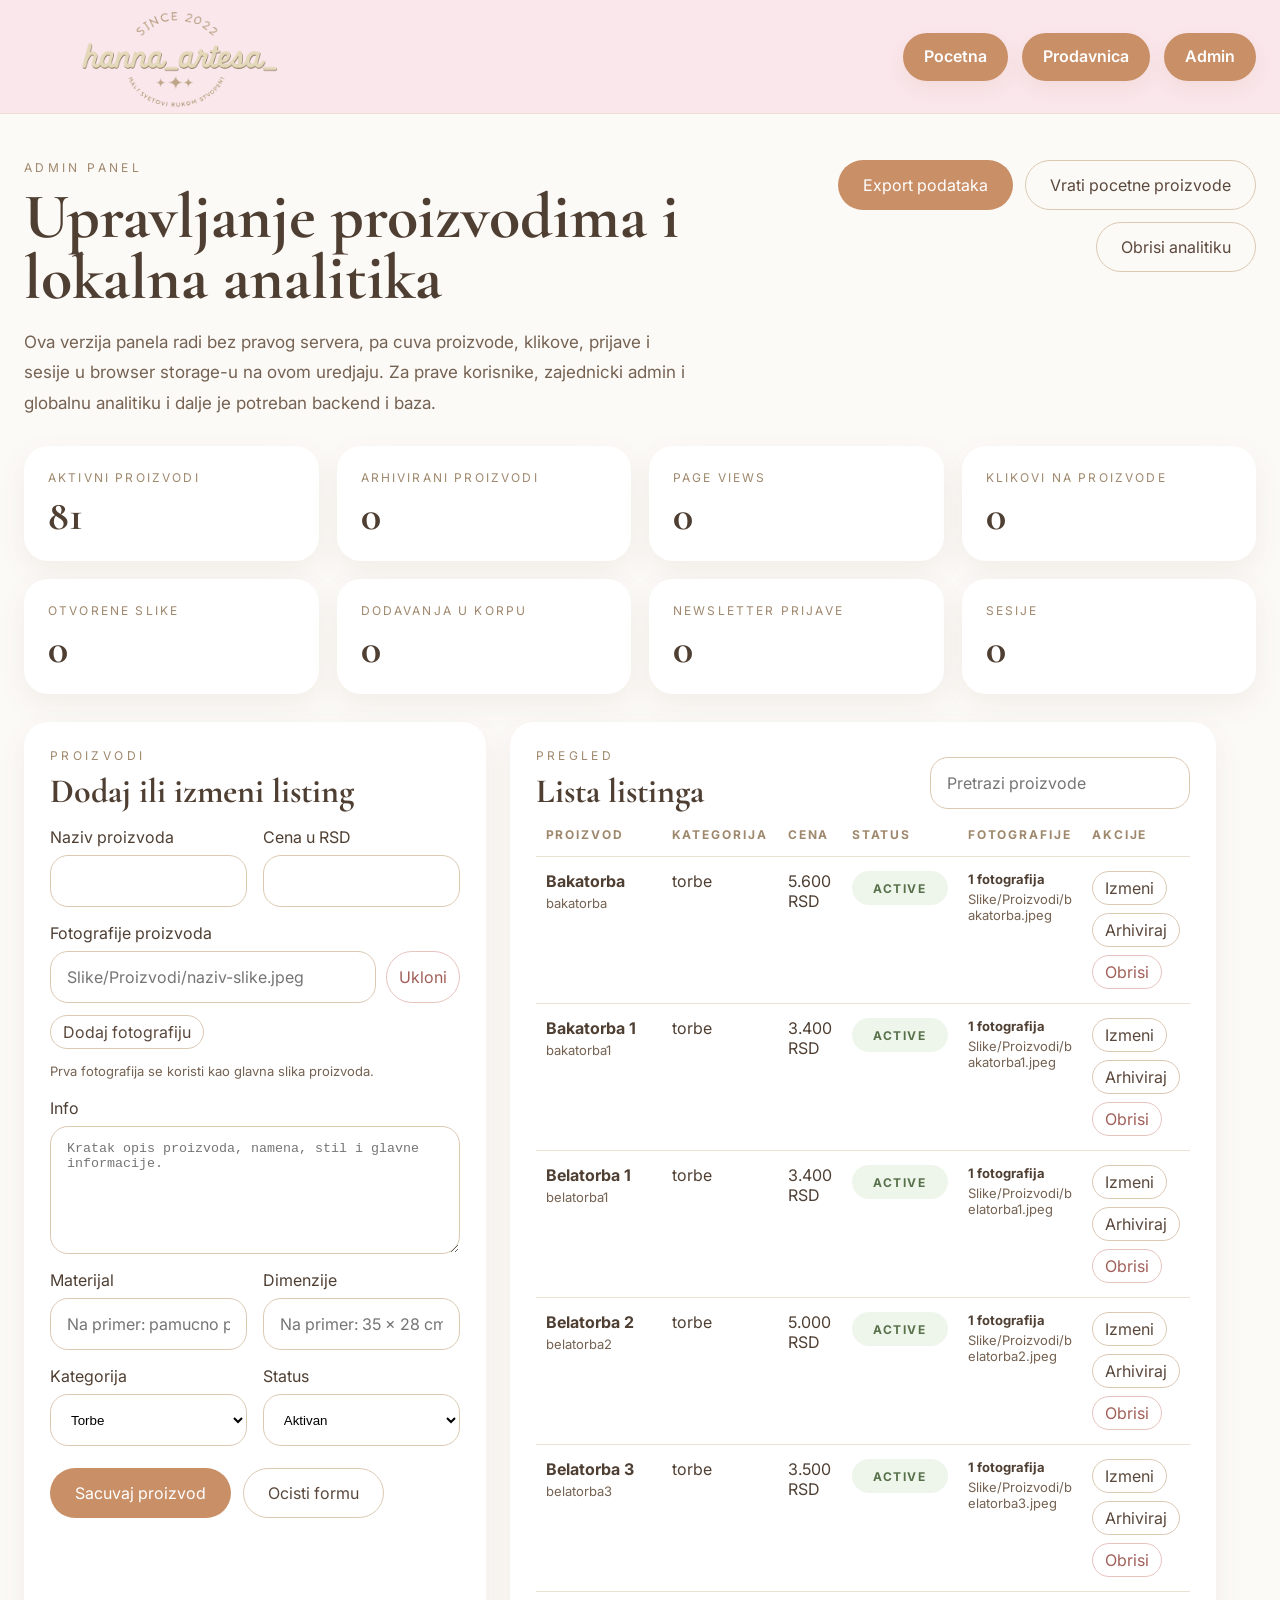
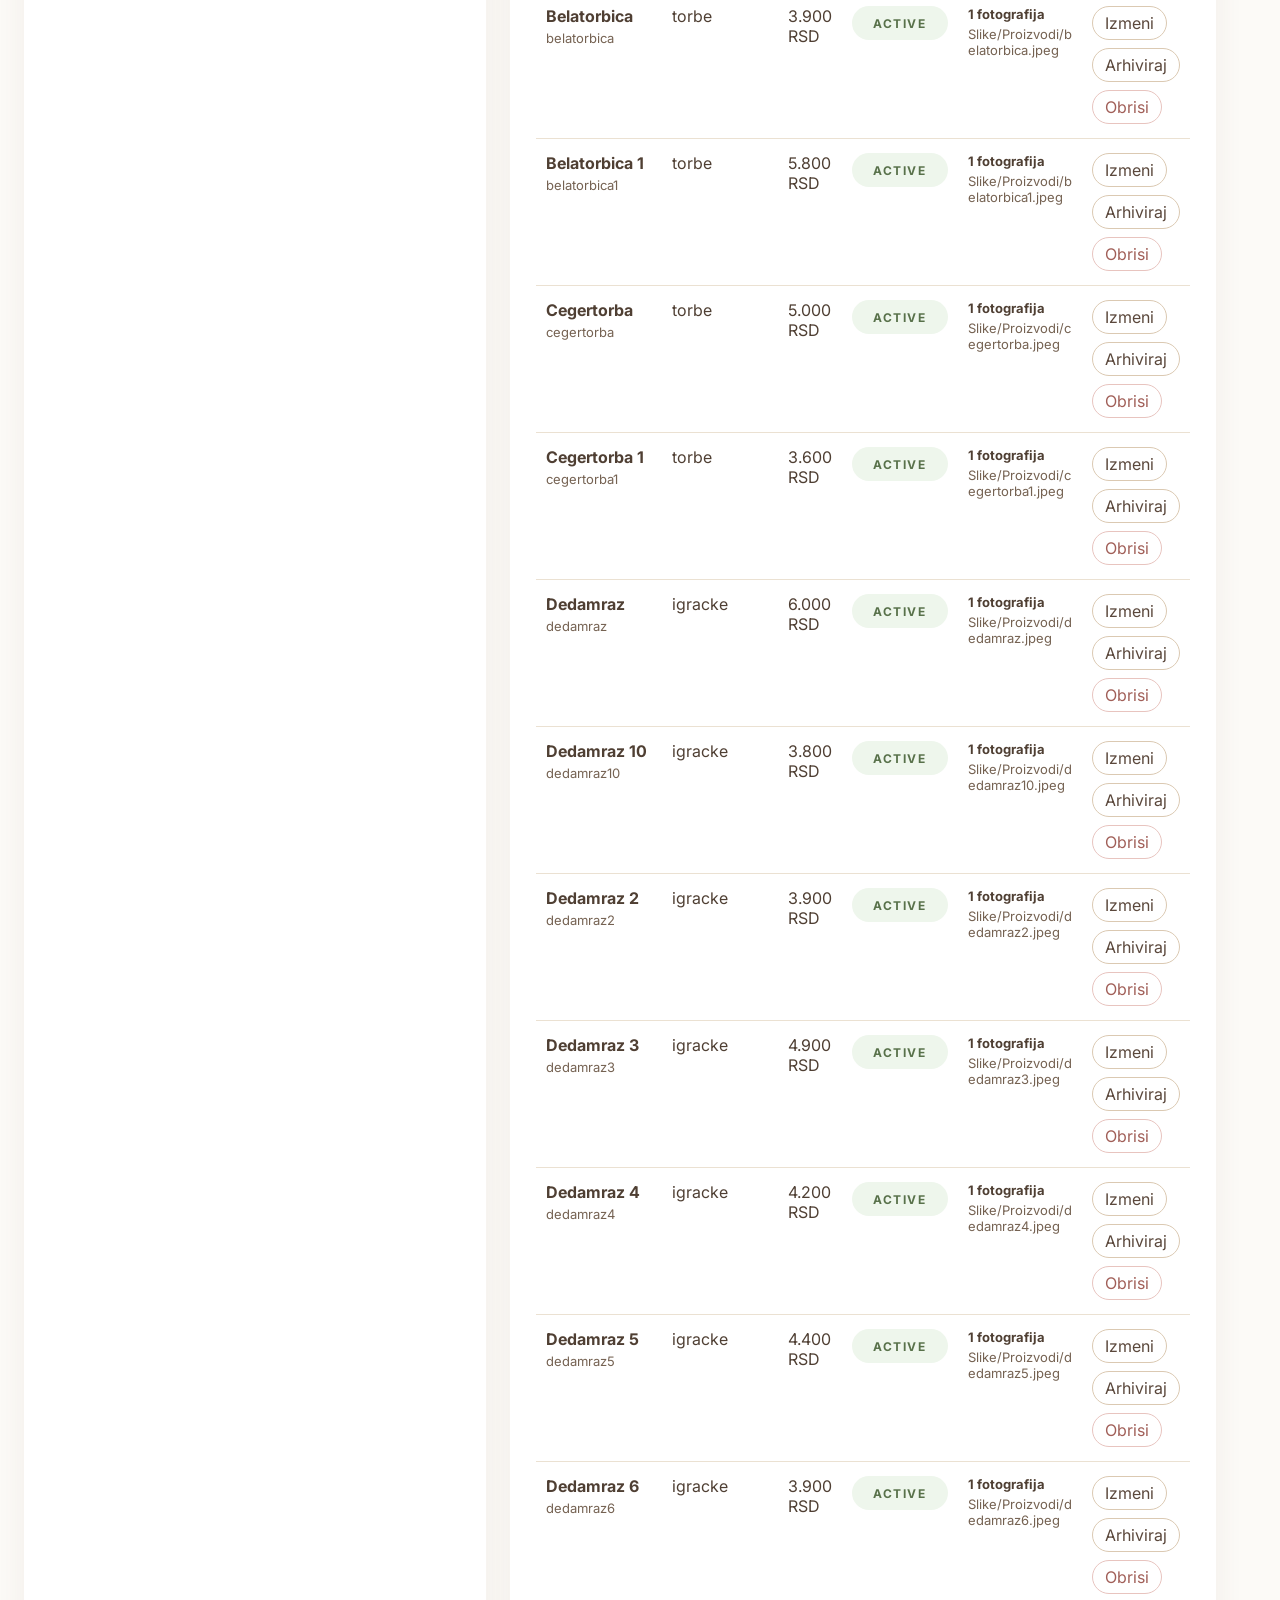
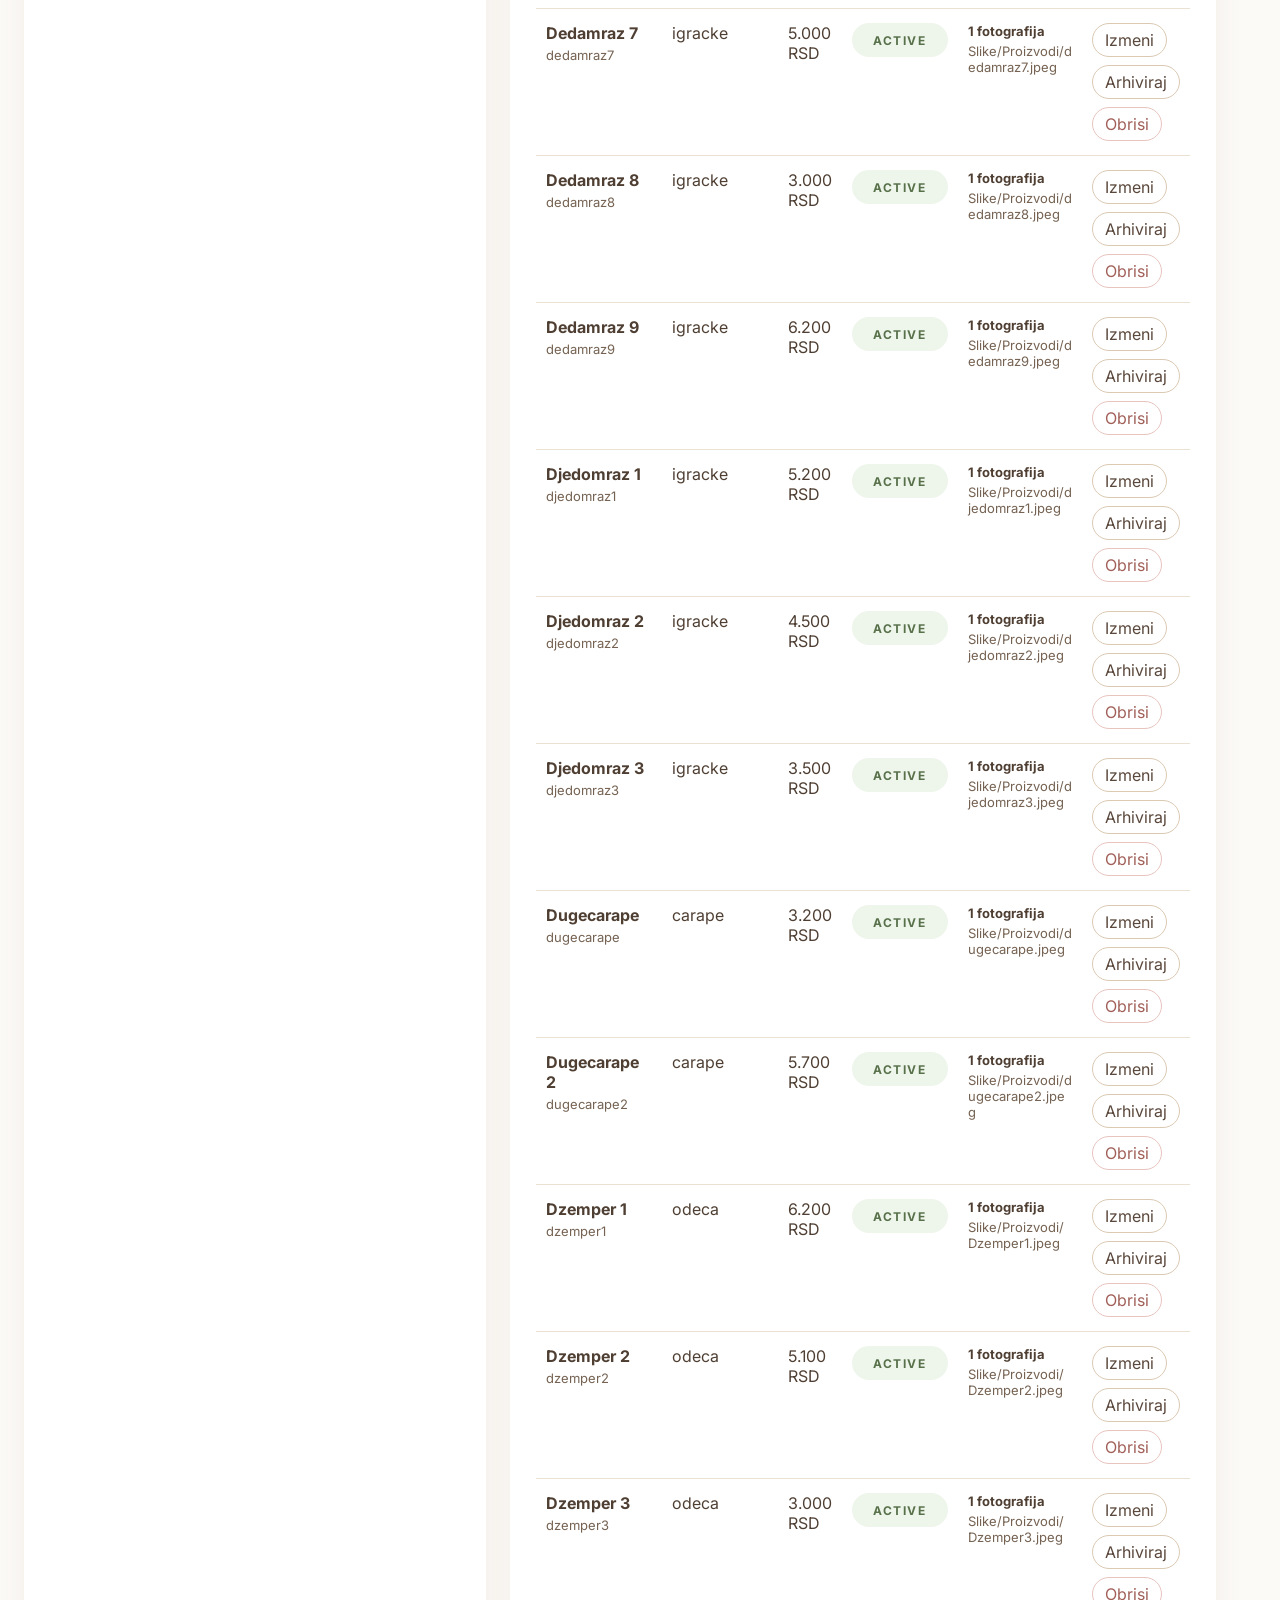
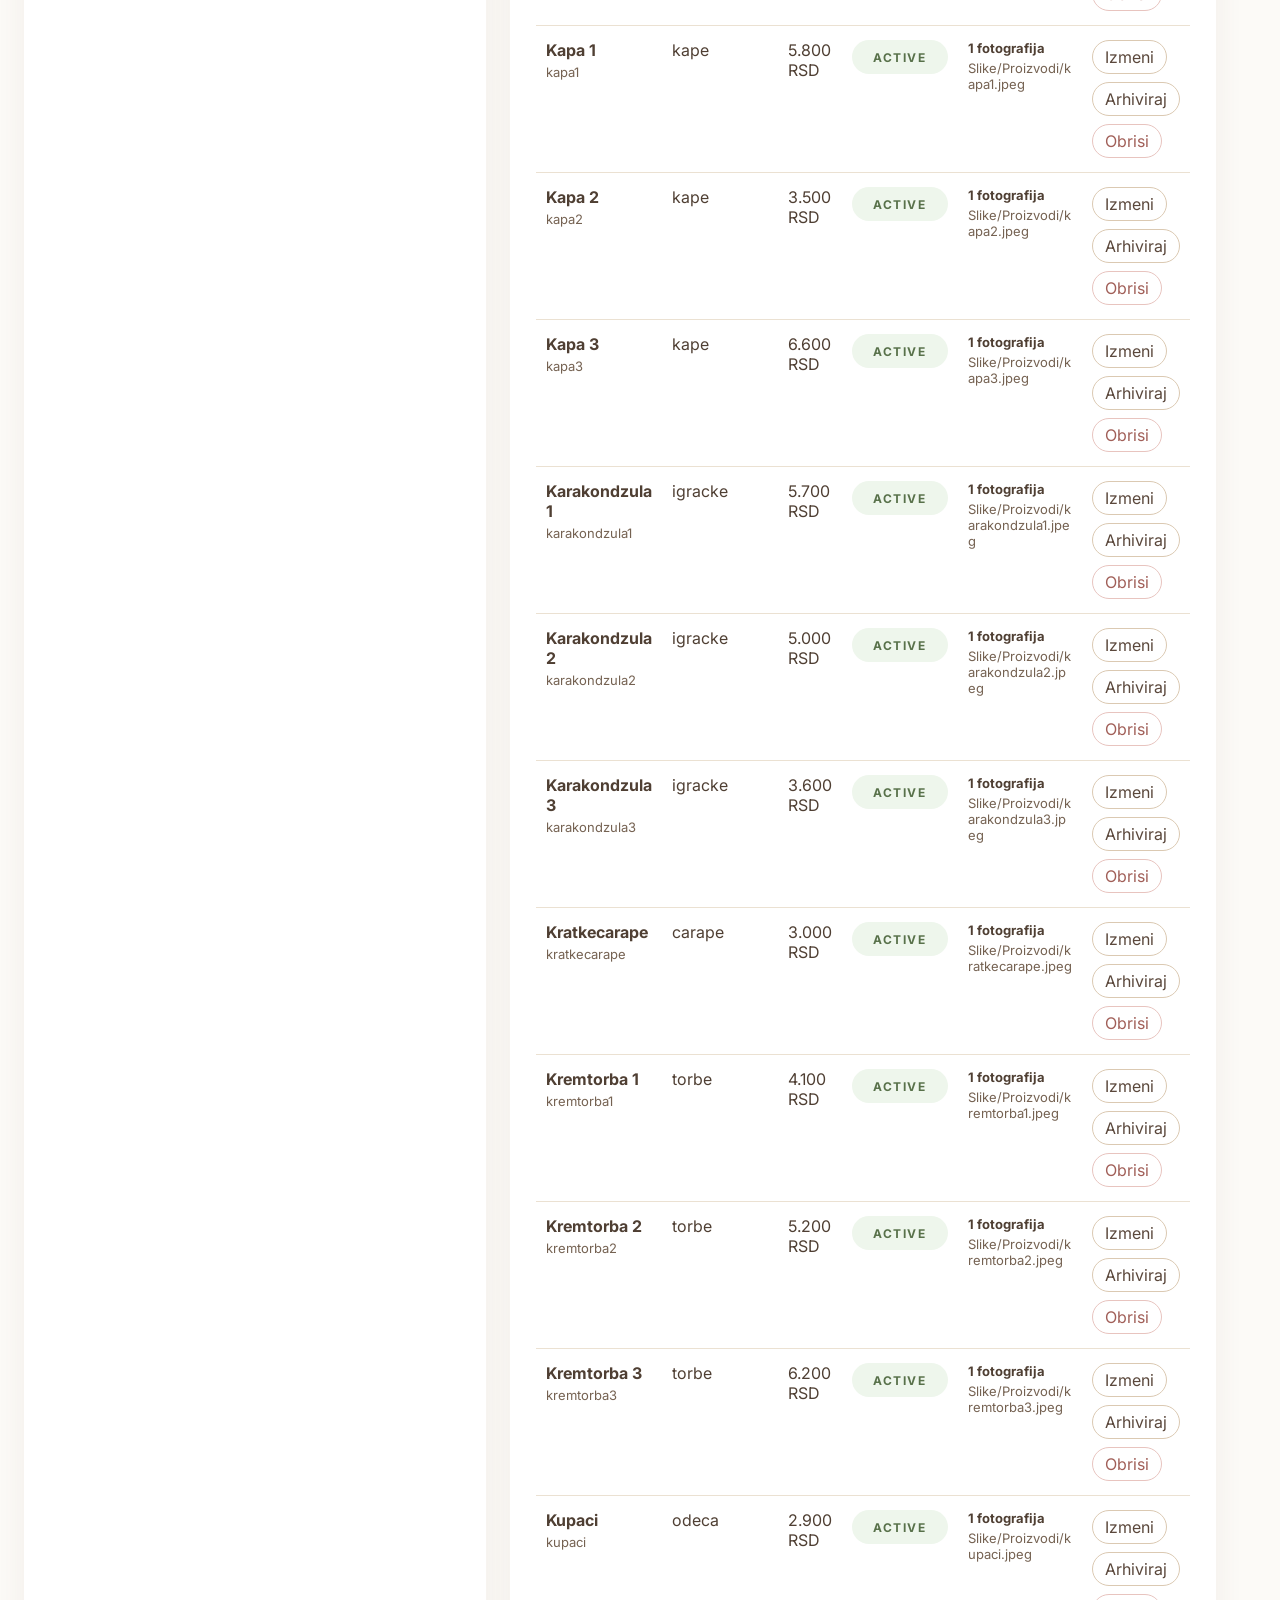
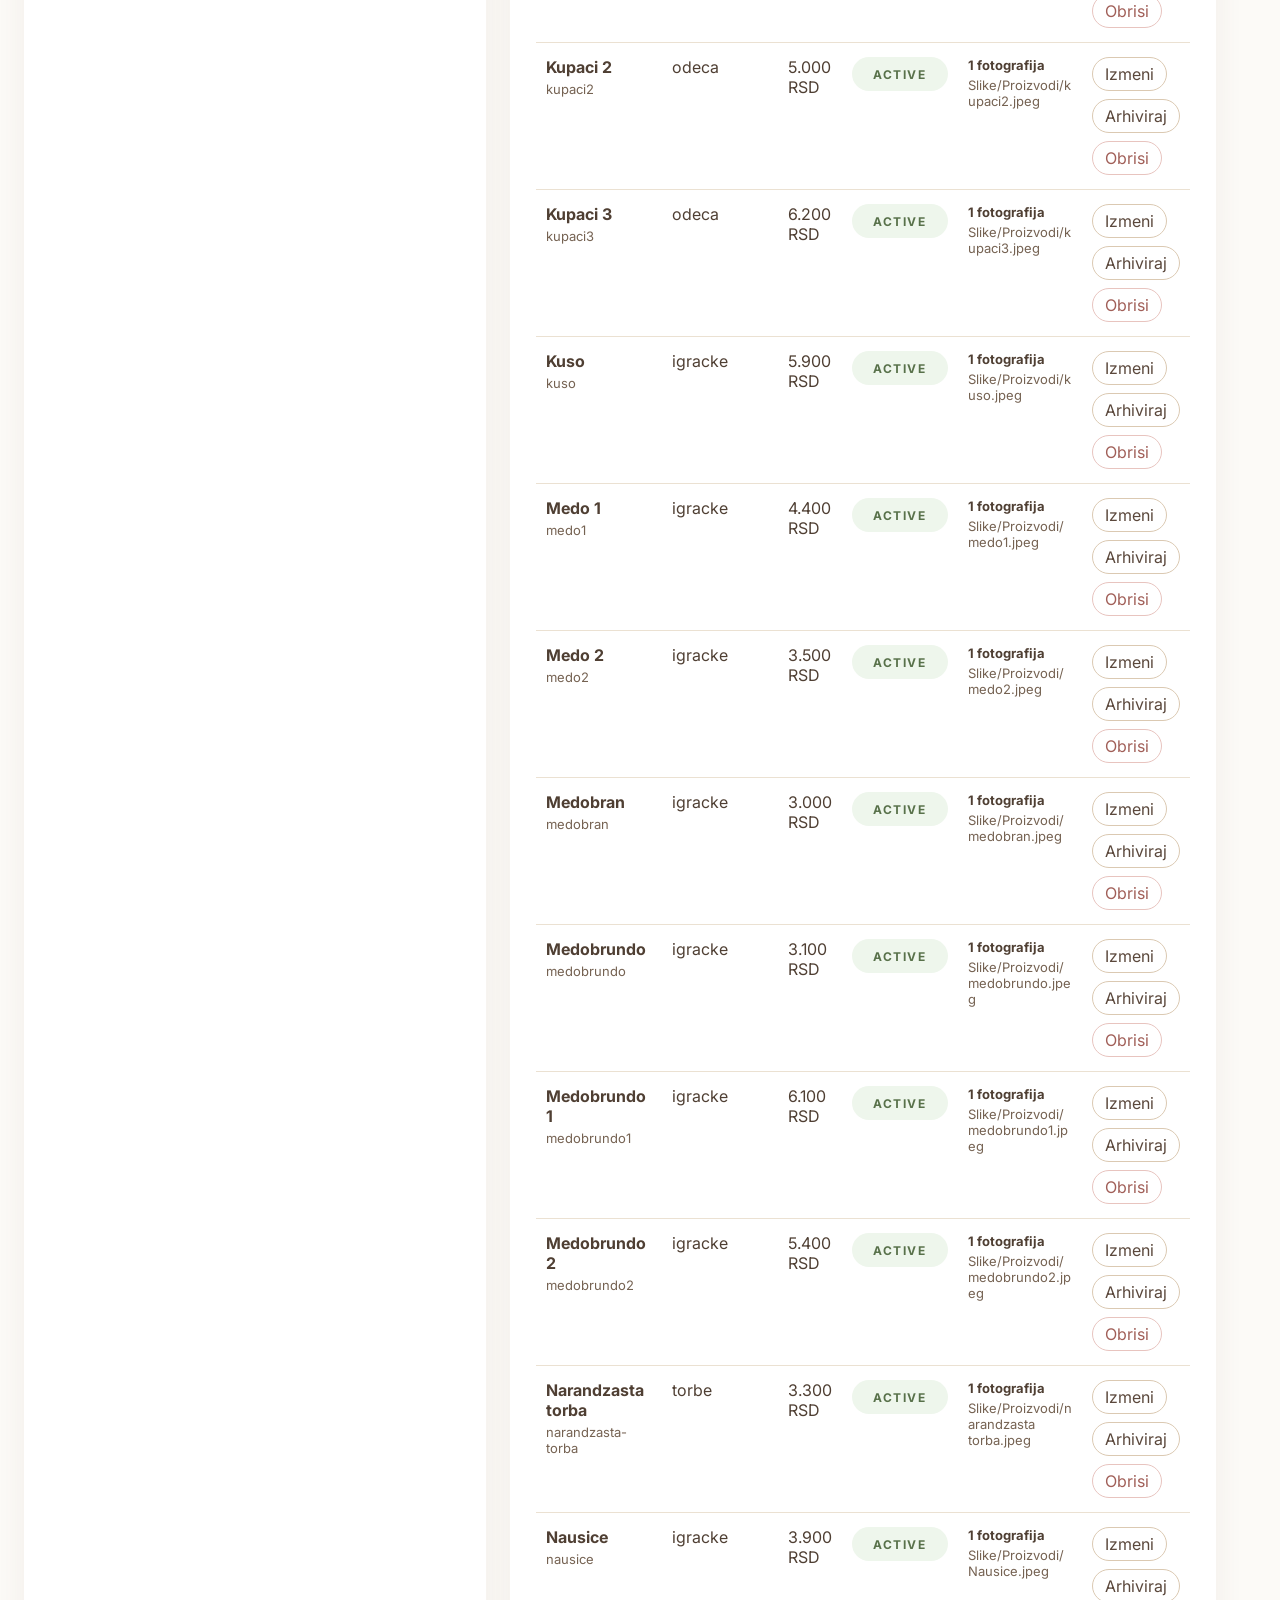
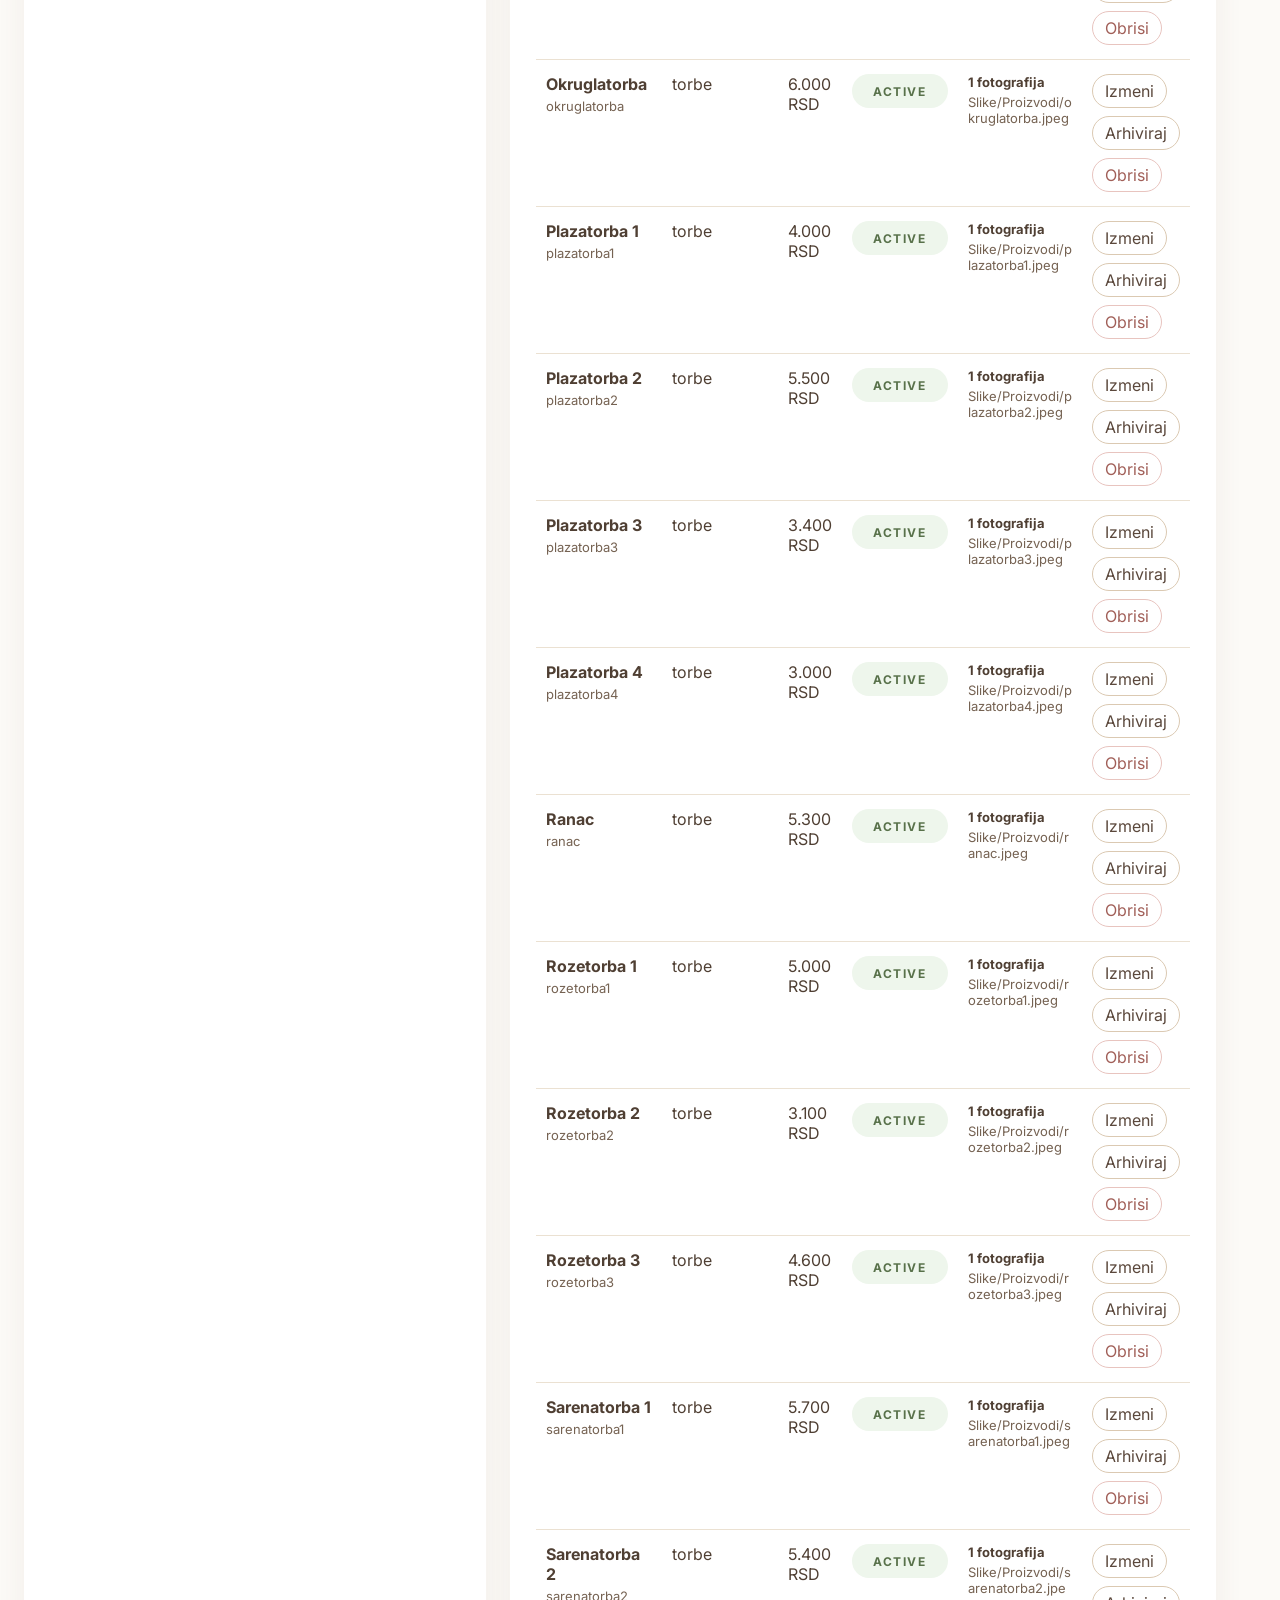
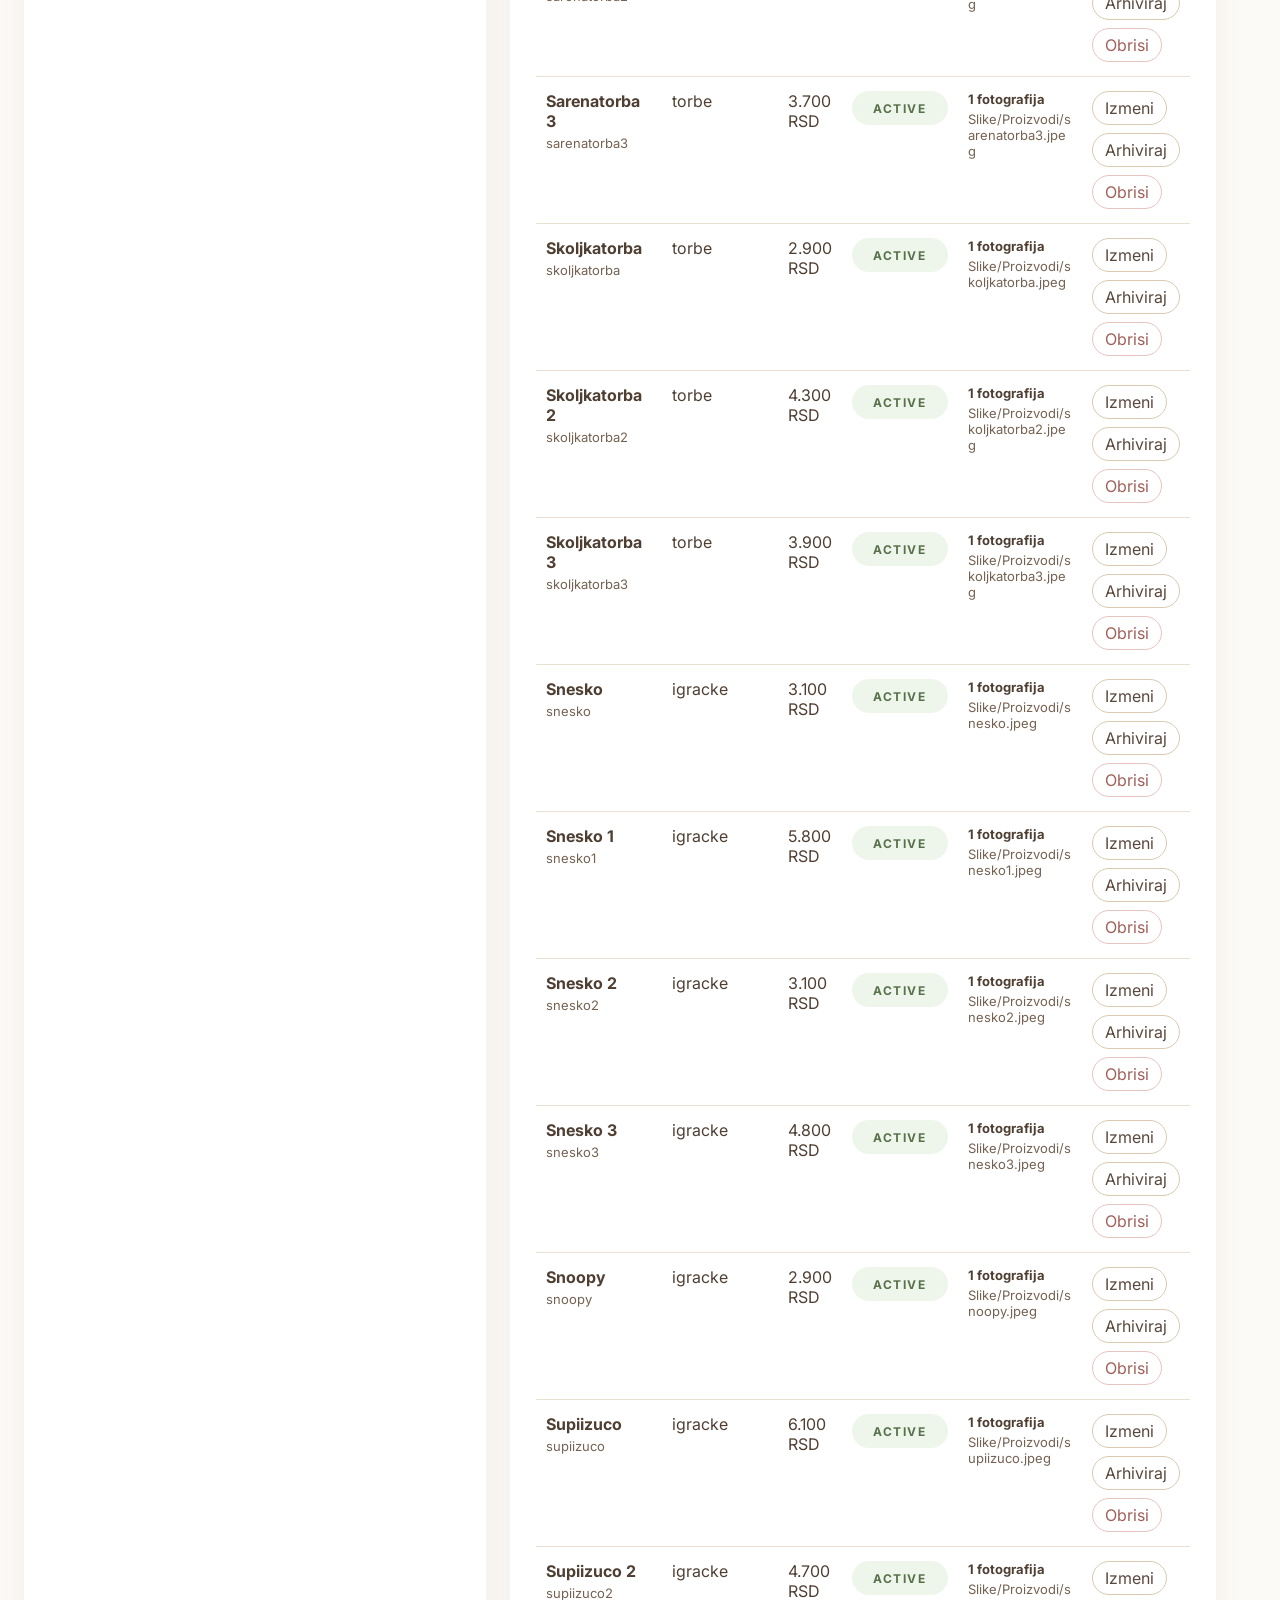
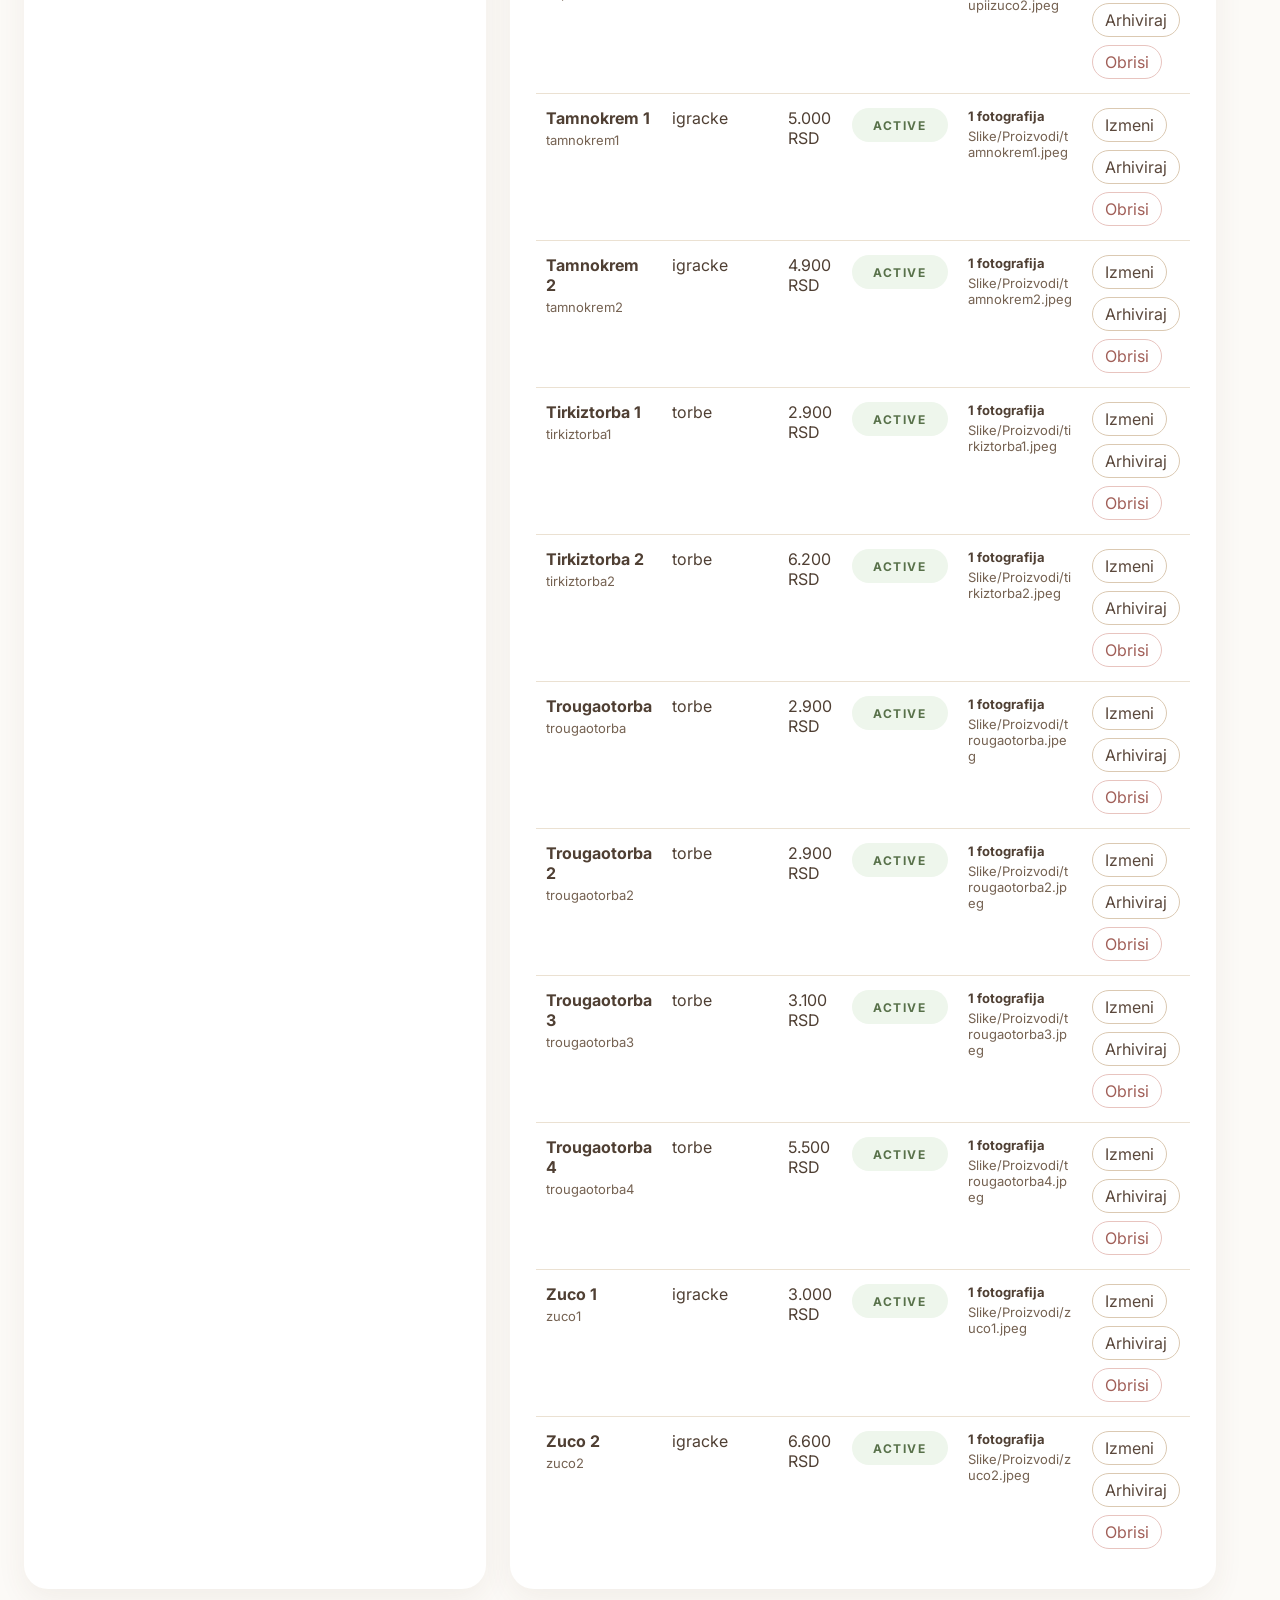
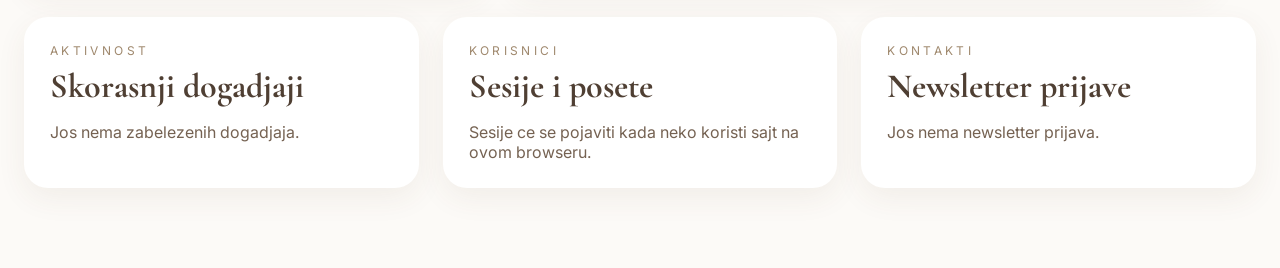
==== commit 1160a080: "commit all" ====
--- a/admin.html
+++ b/admin.html
@@ -104,9 +104,38 @@
             <span>Cena u RSD</span>
             <input class="admin-input" id="adminProductPrice" type="number" min="0" step="100" required>
           </label>
+          <div class="admin-field admin-field-full">
+            <span>Fotografije proizvoda</span>
+            <div class="admin-images-editor" id="adminProductImagesEditor">
+              <div class="admin-images-list" id="adminProductImagesList"></div>
+              <div class="admin-images-actions">
+                <button class="admin-action-btn" id="adminAddImageBtn" type="button">Dodaj fotografiju</button>
+                <p class="admin-images-note">Prva fotografija se koristi kao glavna slika proizvoda.</p>
+              </div>
+            </div>
+          </div>
           <label class="admin-field admin-field-full">
-            <span>Putanja slike</span>
-            <input class="admin-input" id="adminProductImage" type="text" placeholder="Slike/Proizvodi/naziv-slike.jpeg" required>
+            <span>Info</span>
+            <textarea class="admin-input admin-textarea" id="adminProductDescription" rows="4" placeholder="Kratak opis proizvoda, namena, stil i glavne informacije."></textarea>
+          </label>
+          <label class="admin-field">
+            <span>Materijal</span>
+            <input class="admin-input" id="adminProductMaterial" type="text" placeholder="Na primer: pamucno predivo, punjenje, metalni detalji...">
+          </label>
+          <label class="admin-field">
+            <span>Dimenzije</span>
+            <input class="admin-input" id="adminProductDimensions" type="text" placeholder="Na primer: 35 x 28 cm">
+          </label>
+          <label class="admin-field">
+            <span>Kategorija</span>
+            <select class="admin-input" id="adminProductCategory">
+              <option value="torbe">Torbe</option>
+              <option value="kape">Kape</option>
+              <option value="carape">Carape</option>
+              <option value="igracke">Deca</option>
+              <option value="odeca">Odeca</option>
+              <option value="dekor">Dekor</option>
+            </select>
           </label>
           <label class="admin-field">
             <span>Status</span>
@@ -136,9 +165,10 @@
             <thead>
               <tr>
                 <th>Proizvod</th>
+                <th>Kategorija</th>
                 <th>Cena</th>
                 <th>Status</th>
-                <th>Slika</th>
+                <th>Fotografije</th>
                 <th>Akcije</th>
               </tr>
             </thead>
--- a/styles.css
+++ b/styles.css
@@ -103,7 +103,8 @@
   font-weight: 600;
 }
 
-.nav a {
+.nav a,
+.nav-dropdown-trigger {
   display: inline-flex;
   align-items: center;
   justify-content: center;
@@ -113,8 +114,14 @@
   border-radius: var(--radius-pill);
   background: var(--accent);
   color: #fff;
+  text-align: center;
+  line-height: 1.2;
   box-shadow: 0 8px 20px rgba(201, 143, 103, 0.14);
   transition: transform 0.2s ease, background 0.2s ease, color 0.2s ease, box-shadow 0.2s ease;
+}
+
+.nav-dropdown-trigger {
+  cursor: pointer;
 }
 
 .footer-links a:hover,
@@ -123,17 +130,152 @@
 }
 
 .nav a:hover,
-.nav a:focus-visible {
+.nav a:focus-visible,
+.nav-dropdown:hover .nav-dropdown-trigger,
+.nav-dropdown:focus-within .nav-dropdown-trigger {
   color: #fff;
   transform: translateY(-1px);
   background: var(--accent-dark);
   box-shadow: 0 12px 24px rgba(201, 143, 103, 0.2);
 }
 
+.nav-dropdown {
+  position: relative;
+}
+
+.nav-dropdown::after {
+  content: "";
+  position: absolute;
+  top: 100%;
+  left: 0;
+  right: 0;
+  height: 14px;
+}
+
+.nav-dropdown-menu {
+  position: absolute;
+  top: calc(100% + 10px);
+  left: 0;
+  min-width: 180px;
+  display: none;
+  padding: 10px;
+  border: 1px solid rgba(201, 143, 103, 0.18);
+  border-radius: 22px;
+  background: rgba(255, 253, 251, 0.98);
+  box-shadow: 0 18px 36px rgba(75, 46, 33, 0.12);
+  z-index: 25;
+}
+
+.nav-dropdown:hover .nav-dropdown-menu,
+.nav-dropdown:focus-within .nav-dropdown-menu {
+  display: grid;
+  gap: 8px;
+}
+
+.nav-dropdown-menu a {
+  min-height: 42px;
+  justify-content: flex-start;
+  padding: 0 16px;
+  border-radius: 16px;
+  background: #fff6ee;
+  color: #6a5547;
+  box-shadow: none;
+}
+
+.nav-dropdown-menu a:hover,
+.nav-dropdown-menu a:focus-visible {
+  background: var(--accent);
+  color: #fff;
+  box-shadow: none;
+}
+
 .header-actions {
   display: flex;
   align-items: center;
   gap: 12px;
+}
+
+.header-auth {
+  position: relative;
+}
+
+.header-auth-trigger {
+  display: inline-flex;
+  align-items: center;
+  justify-content: center;
+  gap: 10px;
+  min-height: 56px;
+  padding: 10px 16px;
+  border: 1px solid rgba(201, 143, 103, 0.22);
+  border-radius: var(--radius-pill);
+  background: rgba(255, 255, 255, 0.72);
+  color: #5b483c;
+  box-shadow: 0 10px 24px rgba(201, 143, 103, 0.12);
+  cursor: pointer;
+  transition: transform 0.2s ease, background 0.2s ease;
+}
+
+.header-auth-trigger:hover {
+  background: rgba(255, 255, 255, 0.9);
+  transform: translateY(-1px);
+}
+
+.header-auth-badge {
+  font-size: 12px;
+  font-weight: 700;
+  letter-spacing: 0.12em;
+  text-transform: uppercase;
+  color: #7a5f49;
+}
+
+.header-auth-mini-icons {
+  display: inline-flex;
+  align-items: center;
+  gap: 6px;
+}
+
+.header-auth-mini-icons .cart-provider-icon {
+  width: 24px;
+  height: 24px;
+  border-radius: 9px;
+}
+
+.header-auth-copy {
+  display: grid;
+  gap: 2px;
+  text-align: left;
+}
+
+.header-auth-label {
+  font-size: 11px;
+  letter-spacing: 0.16em;
+  text-transform: uppercase;
+  color: #9d866c;
+}
+
+.header-auth-copy strong {
+  font-size: 14px;
+  color: #5b483c;
+}
+
+.header-auth-panel {
+  position: absolute;
+  top: calc(100% + 12px);
+  right: 0;
+  width: min(360px, calc(100vw - 32px));
+  display: grid;
+  gap: 14px;
+  padding: 18px;
+  border: 1px solid rgba(233, 222, 206, 0.95);
+  border-radius: 24px;
+  background: rgba(255, 253, 251, 0.98);
+  box-shadow: 0 18px 36px rgba(79, 63, 51, 0.14);
+  backdrop-filter: blur(12px);
+  z-index: 35;
+}
+
+.header-auth-panel[hidden] {
+  display: none;
 }
 
 .cart-button {
@@ -660,9 +802,778 @@
   color: #a08d79;
 }
 
+.newsletter-status {
+  min-height: 24px;
+  max-width: 660px;
+  margin: 14px auto 0;
+  color: #6e5b49;
+  font-size: 0.95rem;
+}
+
+.newsletter-status.is-success {
+  color: #2f6b46;
+}
+
+.newsletter-status.is-error {
+  color: #9f3d35;
+}
+
+.newsletter-status.is-loading {
+  color: #8b704f;
+}
+
 .site-footer {
   background: var(--bg-soft);
   border-top: 1px solid rgba(233, 222, 206, 0.9);
+}
+
+.info-page {
+  background:
+    radial-gradient(circle at top left, rgba(255, 255, 255, 0.72), transparent 28%),
+    linear-gradient(180deg, #fdf7f1 0%, #fbf3ea 100%);
+}
+
+.info-main {
+  padding-bottom: 28px;
+}
+
+.delivery-hero {
+  padding: 58px 0 18px;
+}
+
+.delivery-hero-grid {
+  display: grid;
+  grid-template-columns: 1.15fr 0.85fr;
+  gap: 28px;
+  align-items: stretch;
+}
+
+.delivery-hero-copy,
+.delivery-summary-card,
+.delivery-card {
+  border: 1px solid rgba(219, 201, 178, 0.8);
+  border-radius: var(--radius-xl);
+  background: rgba(255, 255, 255, 0.82);
+  box-shadow: var(--shadow);
+}
+
+.delivery-hero-copy {
+  padding: 42px;
+}
+
+.delivery-summary-card {
+  display: grid;
+  gap: 16px;
+  padding: 28px;
+  background: linear-gradient(180deg, #fffaf5 0%, #f5e8db 100%);
+}
+
+.delivery-summary-item {
+  padding: 18px 20px;
+  border-radius: 22px;
+  background: rgba(255, 255, 255, 0.82);
+}
+
+.delivery-summary-item strong {
+  display: block;
+  margin-top: 8px;
+  font-family: "Cormorant Garamond", serif;
+  font-size: 34px;
+  line-height: 1;
+  font-weight: 600;
+  color: #49382d;
+}
+
+.delivery-summary-label {
+  font-size: 12px;
+  text-transform: uppercase;
+  letter-spacing: 0.18em;
+  color: var(--muted-2);
+}
+
+.delivery-content {
+  padding-top: 22px;
+}
+
+.delivery-content-secondary {
+  padding-top: 0;
+}
+
+.delivery-layout {
+  display: grid;
+  grid-template-columns: 1.1fr 0.9fr;
+  gap: 24px;
+  align-items: start;
+}
+
+.delivery-card {
+  padding: 34px;
+}
+
+.delivery-card .story-text {
+  max-width: none;
+  margin-top: 16px;
+}
+
+.delivery-title {
+  margin: 0;
+  font-family: "Cormorant Garamond", serif;
+  font-size: clamp(34px, 3vw, 48px);
+  line-height: 1.02;
+  font-weight: 600;
+  color: #49382d;
+}
+
+.delivery-list,
+.delivery-steps {
+  margin: 22px 0 0;
+  padding-left: 20px;
+  color: var(--muted);
+}
+
+.delivery-list li,
+.delivery-steps li {
+  margin-top: 14px;
+  font-size: 16px;
+  line-height: 1.8;
+}
+
+.delivery-note {
+  margin-top: 26px;
+  padding: 20px 22px;
+  border-radius: 22px;
+  background: var(--card-soft);
+  font-size: 15px;
+  line-height: 1.8;
+  color: #6e5a4c;
+}
+
+.contact-page .delivery-hero-grid {
+  grid-template-columns: 1fr;
+}
+
+.email-window {
+  display: block;
+  margin-top: 20px;
+  overflow: hidden;
+  border: 1px solid rgba(219, 201, 178, 0.9);
+  border-radius: 26px;
+  background: #fff;
+  box-shadow: 0 18px 36px rgba(93, 70, 41, 0.1);
+  transition: transform 0.2s ease, box-shadow 0.2s ease;
+}
+
+.email-window:hover {
+  transform: translateY(-3px);
+  box-shadow: 0 24px 42px rgba(93, 70, 41, 0.14);
+}
+
+.email-window-bar {
+  display: flex;
+  gap: 8px;
+  padding: 14px 16px;
+  background: linear-gradient(90deg, #fff4eb 0%, #fff0ea 45%, #fff6f0 100%);
+  border-bottom: 1px solid rgba(219, 201, 178, 0.7);
+}
+
+.email-dot {
+  width: 10px;
+  height: 10px;
+  border-radius: 50%;
+  background: #d7b59e;
+}
+
+.email-window-body {
+  display: grid;
+  gap: 18px;
+  padding: 18px;
+}
+
+.email-window-top {
+  display: flex;
+  flex-wrap: wrap;
+  align-items: center;
+  justify-content: space-between;
+  gap: 12px;
+}
+
+.email-meta {
+  display: grid;
+  gap: 10px;
+}
+
+.email-meta-row {
+  display: flex;
+  align-items: center;
+  gap: 12px;
+  padding: 12px 14px;
+  border-radius: 16px;
+  background: #fcf7f1;
+  border: 1px solid rgba(219, 201, 178, 0.75);
+}
+
+.email-meta-label {
+  min-width: 46px;
+  color: #9a836f;
+  font-size: 12px;
+  font-weight: 700;
+  letter-spacing: 0.08em;
+  text-transform: uppercase;
+}
+
+.email-chip {
+  padding: 8px 12px;
+  border-radius: 999px;
+  background: var(--card-soft);
+  color: #8b6f53;
+  font-size: 12px;
+  font-weight: 700;
+  letter-spacing: 0.08em;
+  text-transform: uppercase;
+}
+
+.email-address {
+  color: #5c4a3e;
+  font-size: 14px;
+  font-weight: 600;
+  word-break: break-word;
+}
+
+.email-time {
+  color: #9a836f;
+  font-size: 13px;
+  font-weight: 600;
+}
+
+.email-subject {
+  color: #5c4a3e;
+  font-size: 14px;
+  font-weight: 500;
+}
+
+.email-envelope {
+  position: relative;
+  min-height: 220px;
+  border-radius: 22px;
+  background:
+    linear-gradient(180deg, #f7e6d5 0%, #f2d8c0 100%);
+  overflow: hidden;
+}
+
+.email-envelope::before,
+.email-envelope::after {
+  content: "";
+  position: absolute;
+  inset: 0;
+  margin: auto;
+  width: 0;
+  height: 0;
+}
+
+.email-envelope::before {
+  top: 0;
+  border-left: 170px solid transparent;
+  border-right: 170px solid transparent;
+  border-top: 120px solid #e8c6a8;
+}
+
+.email-envelope::after {
+  bottom: 0;
+  border-left: 170px solid transparent;
+  border-right: 170px solid transparent;
+  border-bottom: 120px solid #efd7c0;
+}
+
+.email-envelope-paper {
+  position: absolute;
+  left: 24px;
+  right: 24px;
+  top: 22px;
+  bottom: 24px;
+  border-radius: 18px;
+  background:
+    linear-gradient(180deg, rgba(255, 255, 255, 0.96), rgba(255, 249, 244, 0.96));
+  box-shadow: inset 0 0 0 1px rgba(219, 201, 178, 0.75);
+}
+
+.email-envelope-paper::before {
+  content: "";
+  position: absolute;
+  left: 18px;
+  right: 18px;
+  top: 24px;
+  height: 72px;
+  background:
+    linear-gradient(#ead4bf, #ead4bf) 0 0 / 100% 2px no-repeat,
+    linear-gradient(#ead4bf, #ead4bf) 0 22px / 78% 2px no-repeat,
+    linear-gradient(#ead4bf, #ead4bf) 0 44px / 88% 2px no-repeat,
+    linear-gradient(#ead4bf, #ead4bf) 0 66px / 64% 2px no-repeat;
+}
+
+.email-caption {
+  font-size: 14px;
+  line-height: 1.8;
+  color: #7b6756;
+}
+
+.instagram-window {
+  display: block;
+  margin-top: 20px;
+  overflow: hidden;
+  border: 1px solid rgba(219, 201, 178, 0.9);
+  border-radius: 26px;
+  background: #fff;
+  box-shadow: 0 18px 36px rgba(93, 70, 41, 0.1);
+  transition: transform 0.2s ease, box-shadow 0.2s ease;
+}
+
+.instagram-window:hover {
+  transform: translateY(-3px);
+  box-shadow: 0 24px 42px rgba(93, 70, 41, 0.14);
+}
+
+.instagram-window-bar {
+  display: flex;
+  gap: 8px;
+  padding: 14px 16px;
+  background: linear-gradient(90deg, #fff2f0 0%, #fdf0f7 52%, #f5efff 100%);
+  border-bottom: 1px solid rgba(219, 201, 178, 0.7);
+}
+
+.instagram-dot {
+  width: 10px;
+  height: 10px;
+  border-radius: 50%;
+  background: #dfb29a;
+}
+
+.instagram-window-body {
+  display: grid;
+  gap: 18px;
+  padding: 18px;
+}
+
+.instagram-profile-row {
+  display: flex;
+  align-items: center;
+  gap: 12px;
+}
+
+.instagram-avatar {
+  width: 52px;
+  height: 52px;
+  border-radius: 50%;
+  background:
+    linear-gradient(135deg, #f8c36b 0%, #ec6c5f 38%, #c44aa0 68%, #6f57d8 100%);
+  padding: 2px;
+  position: relative;
+  overflow: hidden;
+}
+
+.instagram-avatar::after {
+  content: "";
+  position: absolute;
+  inset: 4px;
+  border-radius: 50%;
+  background: #fff4ee;
+}
+
+.instagram-avatar-image {
+  position: absolute;
+  inset: 4px;
+  z-index: 1;
+  width: calc(100% - 8px);
+  height: calc(100% - 8px);
+  border-radius: 50%;
+  object-fit: cover;
+}
+
+.instagram-profile-copy {
+  display: grid;
+  gap: 3px;
+}
+
+.instagram-profile-copy strong {
+  font-size: 15px;
+  color: #4f3f33;
+}
+
+.instagram-profile-copy span {
+  font-size: 13px;
+  color: #8d7663;
+}
+
+.instagram-preview {
+  position: relative;
+  min-height: 220px;
+  border-radius: 22px;
+  background:
+    radial-gradient(circle at top right, rgba(255, 255, 255, 0.45), transparent 24%),
+    linear-gradient(135deg, #f6c179 0%, #ea7b6c 34%, #cb4d93 66%, #6958d7 100%);
+}
+
+.instagram-preview::after {
+  content: "";
+  position: absolute;
+  inset: 18px;
+  border-radius: 18px;
+  background:
+    linear-gradient(180deg, rgba(255, 255, 255, 0.18), rgba(255, 255, 255, 0.02)),
+    rgba(255, 255, 255, 0.12);
+  border: 1px solid rgba(255, 255, 255, 0.32);
+}
+
+.instagram-preview-badge {
+  position: absolute;
+  right: 16px;
+  bottom: 16px;
+  z-index: 1;
+  padding: 8px 12px;
+  border-radius: 999px;
+  background: rgba(255, 255, 255, 0.92);
+  color: #7a4d64;
+  font-size: 12px;
+  font-weight: 700;
+  letter-spacing: 0.08em;
+  text-transform: uppercase;
+}
+
+.instagram-caption {
+  font-size: 14px;
+  line-height: 1.8;
+  color: #7b6756;
+}
+
+.instagram-live {
+  display: grid;
+  gap: 18px;
+  margin-top: 20px;
+}
+
+.instagram-status {
+  margin: 0;
+  padding: 18px 20px;
+  border-radius: 22px;
+  background: var(--card-soft);
+  color: #7b6756;
+  font-size: 14px;
+  line-height: 1.8;
+}
+
+.instagram-window-profile {
+  margin-top: 0;
+}
+
+.instagram-post-grid {
+  display: grid;
+  grid-template-columns: repeat(3, minmax(0, 1fr));
+  gap: 14px;
+}
+
+.instagram-post-card {
+  overflow: hidden;
+  border: 1px solid rgba(219, 201, 178, 0.85);
+  border-radius: 22px;
+  background: #fff;
+  box-shadow: 0 14px 30px rgba(93, 70, 41, 0.08);
+  transition: transform 0.2s ease, box-shadow 0.2s ease;
+}
+
+.instagram-post-card:hover {
+  transform: translateY(-3px);
+  box-shadow: 0 20px 34px rgba(93, 70, 41, 0.12);
+}
+
+.instagram-post-media {
+  display: block;
+  position: relative;
+  min-height: 170px;
+  background:
+    radial-gradient(circle at top right, rgba(255, 255, 255, 0.45), transparent 24%),
+    linear-gradient(135deg, #f6c179 0%, #ea7b6c 34%, #cb4d93 66%, #6958d7 100%);
+}
+
+.instagram-post-image {
+  width: 100%;
+  height: 170px;
+  object-fit: cover;
+  display: block;
+}
+
+.instagram-post-placeholder {
+  position: absolute;
+  inset: 14px;
+  display: flex;
+  align-items: center;
+  justify-content: center;
+  border-radius: 18px;
+  background: rgba(255, 255, 255, 0.16);
+  border: 1px solid rgba(255, 255, 255, 0.3);
+  color: #fff;
+  font-size: 13px;
+  font-weight: 700;
+  letter-spacing: 0.08em;
+  text-transform: uppercase;
+}
+
+.instagram-post-copy {
+  display: block;
+  padding: 14px 14px 16px;
+  color: #7b6756;
+  font-size: 13px;
+  line-height: 1.7;
+}
+
+.instagram-post-card-empty {
+  grid-column: 1 / -1;
+}
+
+.checkout-form {
+  display: grid;
+  grid-template-columns: repeat(2, minmax(0, 1fr));
+  gap: 16px;
+  margin-top: 28px;
+}
+
+.checkout-field {
+  display: grid;
+  gap: 8px;
+}
+
+.checkout-field span {
+  color: #6e5a4c;
+  font-size: 13px;
+  font-weight: 600;
+  letter-spacing: 0.04em;
+}
+
+.checkout-field-full {
+  grid-column: 1 / -1;
+}
+
+.checkout-input {
+  width: 100%;
+  min-height: 54px;
+  border: 1px solid rgba(219, 201, 178, 0.9);
+  border-radius: 18px;
+  background: #fffdf9;
+  padding: 0 16px;
+  outline: none;
+  color: #4f3f33;
+  font-size: 15px;
+  transition: border-color 0.2s ease, box-shadow 0.2s ease, transform 0.2s ease;
+}
+
+.checkout-input:focus {
+  border-color: #caa27d;
+  box-shadow: 0 0 0 4px rgba(228, 201, 171, 0.22);
+  transform: translateY(-1px);
+}
+
+.checkout-textarea {
+  min-height: 150px;
+  padding: 16px;
+  resize: vertical;
+}
+
+.checkout-checkbox {
+  display: flex;
+  align-items: flex-start;
+  gap: 12px;
+  margin-top: 4px;
+  padding: 16px 18px;
+  border-radius: 20px;
+  background: #fcf7f1;
+  border: 1px solid rgba(219, 201, 178, 0.75);
+}
+
+.checkout-checkbox input {
+  width: 18px;
+  height: 18px;
+  margin-top: 3px;
+  accent-color: #8b6f53;
+}
+
+.checkout-checkbox span {
+  color: #6e5a4c;
+  font-size: 14px;
+  line-height: 1.7;
+}
+
+.checkout-actions {
+  grid-column: 1 / -1;
+  display: flex;
+  flex-wrap: wrap;
+  gap: 12px;
+  margin-top: 8px;
+}
+
+.checkout-summary {
+  display: grid;
+  gap: 14px;
+  margin-top: 22px;
+}
+
+.checkout-summary-item {
+  display: flex;
+  align-items: flex-start;
+  justify-content: space-between;
+  gap: 16px;
+  padding: 16px 18px;
+  border-radius: 20px;
+  background: #fcf7f1;
+  border: 1px solid rgba(219, 201, 178, 0.75);
+}
+
+.checkout-summary-name,
+.checkout-summary-meta,
+.checkout-empty {
+  margin: 0;
+}
+
+.checkout-summary-name {
+  color: #4f3f33;
+  font-size: 15px;
+  font-weight: 600;
+}
+
+.checkout-summary-meta {
+  margin-top: 6px;
+  color: #8d7663;
+  font-size: 13px;
+}
+
+.checkout-note {
+  margin-bottom: 0;
+}
+
+.checkout-empty {
+  color: #7b6756;
+  font-size: 14px;
+  line-height: 1.8;
+}
+
+.checkout-total-row {
+  display: flex;
+  align-items: center;
+  justify-content: space-between;
+  gap: 16px;
+  margin-top: 20px;
+  padding-top: 20px;
+  border-top: 1px solid rgba(233, 222, 206, 0.9);
+  color: #6f5a4b;
+}
+
+.checkout-total-row strong {
+  font-size: 26px;
+  color: #4f3f33;
+}
+
+.checkout-back-link {
+  width: fit-content;
+}
+
+.checkout-legal {
+  margin-top: 24px;
+  padding-top: 22px;
+  border-top: 1px solid rgba(233, 222, 206, 0.9);
+}
+
+.checkout-legal-copy {
+  margin-top: 14px;
+}
+
+.checkout-legal-copy:first-child {
+  margin-top: 0;
+}
+
+.checkout-terms-consent {
+  display: grid;
+  gap: 8px;
+  margin-top: 20px;
+  color: #6e5a4c;
+  font-size: 14px;
+  line-height: 1.8;
+}
+
+.checkout-terms-window {
+  width: 100%;
+  margin-top: 6px;
+}
+
+.checkout-legal-checkbox {
+  margin-top: 0;
+}
+
+.checkout-terms-window summary {
+  display: inline-flex;
+  align-items: center;
+  gap: 8px;
+  cursor: pointer;
+  color: #8b6f53;
+  font-weight: 700;
+  text-decoration: none;
+  list-style: none;
+  padding: 6px 12px;
+  border-radius: 999px;
+  background: #f1e2d3;
+  width: fit-content;
+}
+
+.checkout-terms-window summary::-webkit-details-marker {
+  display: none;
+}
+
+.checkout-terms-window summary::after {
+  content: "+";
+  display: inline-flex;
+  align-items: center;
+  justify-content: center;
+  width: 18px;
+  height: 18px;
+  border-radius: 50%;
+  background: rgba(255, 255, 255, 0.72);
+  color: #7a5f49;
+  font-size: 13px;
+  line-height: 1;
+}
+
+.checkout-terms-window[open] summary::after {
+  content: "-";
+}
+
+.checkout-terms-scroll {
+  margin-top: 14px;
+  max-height: 280px;
+  overflow-y: auto;
+  padding: 18px;
+  border: 1px solid rgba(219, 201, 178, 0.85);
+  border-radius: 20px;
+  background: #fffaf4;
+  box-shadow: inset 0 1px 0 rgba(255, 255, 255, 0.8);
+}
+
+.checkout-terms-scroll .story-text:first-child,
+.checkout-terms-scroll .delivery-steps:first-child {
+  margin-top: 0;
+}
+
+.checkout-terms-scroll .delivery-steps {
+  margin-top: 16px;
+}
+
+.checkout-terms-scroll::-webkit-scrollbar {
+  width: 10px;
+}
+
+.checkout-terms-scroll::-webkit-scrollbar-track {
+  background: #f4e9dc;
+  border-radius: 999px;
+}
+
+.checkout-terms-scroll::-webkit-scrollbar-thumb {
+  background: #d4b294;
+  border-radius: 999px;
 }
 
 .footer-grid {
@@ -715,6 +1626,8 @@
   .hero,
   .message-band-inner,
   .story-grid,
+  .delivery-hero-grid,
+  .delivery-layout,
   .footer-grid {
     grid-template-columns: 1fr;
   }
@@ -757,8 +1670,29 @@
     padding: 0 18px;
   }
 
+  .nav-dropdown {
+    width: 100%;
+  }
+
+  .nav-dropdown-trigger {
+    width: 100%;
+    justify-content: flex-start;
+    padding: 0 18px;
+  }
+
+  .nav-dropdown-menu {
+    position: static;
+    min-width: 0;
+    margin-top: 8px;
+    box-shadow: none;
+  }
+
   .nav.open {
     display: flex;
+  }
+
+  .header-actions {
+    gap: 8px;
   }
 
   .menu-toggle {
@@ -769,6 +1703,11 @@
 
   .header-btn {
     display: inline-flex;
+  }
+
+  .header-auth-panel {
+    right: -8px;
+    width: min(320px, calc(100vw - 32px));
   }
 
   .hero {
@@ -840,12 +1779,16 @@
   z-index: 1;
   width: 100%;
   height: 100%;
+  display: flex;
+  align-items: center;
+  justify-content: center;
+  padding: 32px;
 }
 
 .photo-lightbox-close {
   position: absolute;
-  top: 20px;
-  right: 20px;
+  top: 18px;
+  right: 18px;
   z-index: 2;
   width: 42px;
   height: 42px;
@@ -858,14 +1801,41 @@
   cursor: pointer;
 }
 
+.photo-lightbox-shell {
+  position: relative;
+  width: min(1230px, 100%);
+  height: min(860px, calc(100vh - 40px));
+  max-height: calc(100vh - 40px);
+  display: grid;
+  grid-template-columns: minmax(0, 1.08fr) minmax(360px, 0.92fr);
+  overflow: hidden;
+  border-radius: 38px;
+  background: #f7efe7;
+  box-shadow: 0 28px 80px rgba(42, 27, 20, 0.24);
+  transition: grid-template-columns 0.28s ease;
+}
+
+.photo-lightbox-shell.details-collapsed {
+  grid-template-columns: minmax(0, 1fr);
+}
+
+.photo-lightbox-media {
+  position: relative;
+  min-height: 0;
+  height: 100%;
+  background: linear-gradient(180deg, #f1ebe5 0%, #e8ddd1 100%);
+}
+
 .photo-lightbox-stage {
+  position: relative;
   width: 100%;
+  min-height: 0;
   height: 100%;
   overflow: hidden;
   display: flex;
   align-items: center;
   justify-content: center;
-  padding: 32px;
+  padding: 0;
   cursor: default;
 }
 
@@ -878,13 +1848,275 @@
 }
 
 .photo-lightbox-image {
-  max-width: calc(100vw - 64px);
-  max-height: calc(100vh - 64px);
+  max-width: calc(100% - 28px);
+  max-height: calc(100% - 28px);
   object-fit: contain;
   transform-origin: center center;
   transition: transform 0.12s ease-out;
   will-change: transform;
   user-select: none;
+}
+
+.photo-lightbox-nav {
+  position: absolute;
+  top: 50%;
+  z-index: 2;
+  width: 48px;
+  height: 48px;
+  border: 1px solid rgba(255, 255, 255, 0.22);
+  border-radius: 50%;
+  background: rgba(122, 110, 100, 0.44);
+  color: #fff;
+  font-size: 24px;
+  line-height: 1;
+  cursor: pointer;
+  transform: translateY(-50%);
+  backdrop-filter: blur(10px);
+}
+
+.photo-lightbox-nav-prev {
+  left: 24px;
+}
+
+.photo-lightbox-nav-next {
+  right: 24px;
+}
+
+.photo-lightbox-counter {
+  position: absolute;
+  left: 26px;
+  bottom: 132px;
+  z-index: 2;
+  margin: 0;
+  padding: 11px 15px;
+  border-radius: 999px;
+  background: rgba(122, 110, 100, 0.62);
+  color: #fff;
+  font-size: 12px;
+  font-weight: 700;
+  letter-spacing: 0.08em;
+  backdrop-filter: blur(10px);
+}
+
+.photo-lightbox-thumbs {
+  position: absolute;
+  left: 50%;
+  bottom: 24px;
+  z-index: 2;
+  display: flex;
+  gap: 14px;
+  width: min(596px, calc(100% - 48px));
+  padding: 14px 18px;
+  overflow-x: auto;
+  overflow-y: hidden;
+  border-radius: 28px;
+  background: rgba(255, 248, 243, 0.94);
+  box-shadow: 0 14px 28px rgba(109, 84, 64, 0.12);
+  backdrop-filter: blur(14px);
+  transform: translateX(-50%);
+}
+
+.photo-lightbox-thumb {
+  width: 92px;
+  height: 92px;
+  padding: 0;
+  border: 1.5px solid rgba(205, 170, 140, 0.2);
+  border-radius: 22px;
+  background: rgba(255, 255, 255, 0.85);
+  overflow: hidden;
+  cursor: pointer;
+  flex: 0 0 auto;
+  display: flex;
+  align-items: center;
+  justify-content: center;
+}
+
+.photo-lightbox-thumb.active {
+  border-color: #cf9361;
+  box-shadow: 0 12px 24px rgba(184, 125, 84, 0.18);
+}
+
+.photo-lightbox-thumb img {
+  width: 100%;
+  height: 100%;
+  object-fit: contain;
+  background: #f8f0e7;
+}
+
+.photo-lightbox-details {
+  display: grid;
+  align-content: start;
+  gap: 20px;
+  padding: 34px 36px 36px;
+  overflow-y: auto;
+  background: #f7efe7;
+  min-width: 0;
+  position: relative;
+  z-index: 3;
+  transition: padding 0.28s ease, background 0.28s ease, transform 0.32s ease, box-shadow 0.32s ease;
+}
+
+.photo-lightbox-details-inner {
+  display: grid;
+  align-content: start;
+  gap: 20px;
+  transition: opacity 0.2s ease, transform 0.28s ease;
+}
+
+.photo-lightbox-details-tab {
+  display: none;
+  position: absolute;
+  top: 0;
+  left: 0;
+  bottom: 0;
+  width: 64px;
+  border: 0;
+  background: transparent;
+  color: #8f725a;
+  cursor: pointer;
+  padding: 0;
+  z-index: 2;
+}
+
+.photo-lightbox-details-tab span {
+  display: inline-flex;
+  align-items: center;
+  justify-content: center;
+  width: 100%;
+  height: 100%;
+  writing-mode: vertical-rl;
+  transform: rotate(180deg);
+  text-transform: uppercase;
+  letter-spacing: 0.22em;
+  font-size: 12px;
+  font-weight: 700;
+}
+
+.photo-lightbox-shell.details-collapsed .photo-lightbox-details {
+  position: absolute;
+  top: 0;
+  right: 0;
+  bottom: 0;
+  width: min(420px, 38vw);
+  padding: 0;
+  overflow: hidden;
+  background: linear-gradient(180deg, #efe2d4 0%, #eadbcb 100%);
+  border-left: 1px solid rgba(211, 184, 156, 0.72);
+  box-shadow: -12px 0 28px rgba(82, 58, 42, 0.12);
+  transform: translateX(calc(100% - 64px));
+  pointer-events: auto;
+}
+
+.photo-lightbox-shell.details-collapsed .photo-lightbox-details-inner {
+  opacity: 0;
+  transform: translateX(28px);
+  pointer-events: none;
+}
+
+.photo-lightbox-shell.details-collapsed .photo-lightbox-details-tab {
+  display: block;
+}
+
+.photo-lightbox-kicker,
+.photo-lightbox-title,
+.photo-lightbox-price,
+.photo-lightbox-description {
+  margin: 0;
+}
+
+.photo-lightbox-kicker {
+  font-size: 13px;
+  letter-spacing: 0.2em;
+  text-transform: uppercase;
+  color: #a48a72;
+}
+
+.photo-lightbox-title {
+  font-family: "Cormorant Garamond", serif;
+  font-size: clamp(52px, 4.6vw, 66px);
+  line-height: 0.92;
+  color: #4f3f33;
+}
+
+.photo-lightbox-price {
+  font-size: 26px;
+  font-weight: 700;
+  color: #c28152;
+}
+
+.photo-lightbox-description {
+  color: #6f5a4b;
+  font-size: 16px;
+  line-height: 1.8;
+}
+
+.photo-lightbox-note {
+  margin: 0;
+  color: #7b6756;
+  font-size: 13px;
+  line-height: 1.85;
+}
+
+.photo-lightbox-specs {
+  display: grid;
+  gap: 14px;
+}
+
+.photo-lightbox-spec {
+  display: grid;
+  gap: 8px;
+  padding: 18px 20px;
+  border-radius: 22px;
+  background: rgba(255, 255, 255, 0.52);
+  border: 1px solid rgba(216, 194, 172, 0.82);
+}
+
+.photo-lightbox-spec span {
+  font-size: 12px;
+  letter-spacing: 0.18em;
+  text-transform: uppercase;
+  color: #aa8f79;
+}
+
+.photo-lightbox-spec strong {
+  color: #4f3f33;
+  font-size: 17px;
+  line-height: 1.6;
+}
+
+.photo-lightbox-actions {
+  display: grid;
+  gap: 16px;
+  margin-top: 8px;
+}
+
+.photo-lightbox-actions .btn {
+  width: 100%;
+  justify-content: center;
+  min-height: 52px;
+  font-size: 16px;
+  border-radius: 999px;
+}
+
+.photo-lightbox-cta {
+  margin-top: 0;
+  background: #cf9361;
+  color: #fff;
+  box-shadow: none;
+}
+
+.photo-lightbox-cta:hover {
+  background: #c48554;
+}
+
+.photo-lightbox-buy-now {
+  border-color: rgba(210, 179, 149, 0.9);
+  background: transparent;
+  color: #7b5d46;
+}
+
+.photo-lightbox-buy-now:hover {
+  background: rgba(255, 255, 255, 0.52);
 }
 
 .cart-backdrop {
@@ -976,6 +2208,179 @@
   color: #7b6756;
 }
 
+.cart-login-card {
+  display: grid;
+  gap: 14px;
+  padding: 18px;
+  border: 1px solid rgba(233, 222, 206, 0.9);
+  border-radius: 24px;
+  background: linear-gradient(180deg, #fffaf5 0%, #fcf3ea 100%);
+}
+
+.cart-login-kicker,
+.cart-login-title,
+.cart-login-copy,
+.cart-login-note,
+.cart-login-name {
+  margin: 0;
+}
+
+.cart-login-kicker {
+  font-size: 11px;
+  letter-spacing: 0.18em;
+  text-transform: uppercase;
+  color: #9a836f;
+}
+
+.cart-login-title {
+  font-family: "Cormorant Garamond", serif;
+  font-size: 30px;
+  line-height: 1;
+  color: #4f3f33;
+}
+
+.cart-login-copy,
+.cart-login-note {
+  color: #7b6756;
+  font-size: 13px;
+  line-height: 1.7;
+}
+
+.cart-social-grid {
+  display: grid;
+  gap: 10px;
+}
+
+.cart-social-btn {
+  display: flex;
+  align-items: center;
+  gap: 12px;
+  width: 100%;
+  padding: 14px;
+  border: 1px solid rgba(219, 201, 178, 0.85);
+  border-radius: 18px;
+  background: #fff;
+  color: #4f3f33;
+  text-align: left;
+  cursor: pointer;
+  transition: transform 0.2s ease, box-shadow 0.2s ease, border-color 0.2s ease;
+}
+
+.cart-social-btn:hover {
+  transform: translateY(-2px);
+  border-color: rgba(204, 170, 135, 0.95);
+  box-shadow: 0 14px 28px rgba(93, 70, 41, 0.1);
+}
+
+.cart-social-copy {
+  display: grid;
+  gap: 2px;
+}
+
+.cart-social-copy strong {
+  font-size: 15px;
+}
+
+.cart-social-copy span {
+  color: #7b6756;
+  font-size: 12px;
+}
+
+.cart-provider-icon {
+  display: inline-flex;
+  align-items: center;
+  justify-content: center;
+  width: 38px;
+  height: 38px;
+  border-radius: 12px;
+  flex-shrink: 0;
+  color: #fff;
+  font-size: 14px;
+  font-weight: 700;
+  letter-spacing: 0.04em;
+  overflow: hidden;
+}
+
+.cart-provider-icon svg {
+  width: 18px;
+  height: 18px;
+  display: block;
+}
+
+.cart-provider-icon-google {
+  background: #fff;
+  border: 1px solid rgba(219, 201, 178, 0.8);
+}
+
+.cart-provider-icon-facebook {
+  background: linear-gradient(135deg, #1877f2 0%, #2959c5 100%);
+}
+
+.cart-provider-icon-instagram {
+  background: linear-gradient(135deg, #f8c36b 0%, #ec6c5f 34%, #c44aa0 68%, #6f57d8 100%);
+}
+
+.cart-provider-icon-compact {
+  width: 24px;
+  height: 24px;
+  border-radius: 9px;
+}
+
+.cart-provider-icon-compact svg {
+  width: 13px;
+  height: 13px;
+}
+
+.cart-login-topline {
+  display: flex;
+  align-items: center;
+  gap: 12px;
+}
+
+.cart-login-copy-wrap {
+  display: grid;
+  gap: 4px;
+}
+
+.cart-login-identity {
+  display: flex;
+  flex-wrap: wrap;
+  align-items: center;
+  gap: 10px;
+}
+
+.cart-login-badge {
+  display: inline-flex;
+  align-items: center;
+  justify-content: center;
+  min-height: 30px;
+  padding: 0 12px;
+  border-radius: 999px;
+  background: #f1e2d3;
+  color: #7a5f49;
+  font-size: 11px;
+  font-weight: 700;
+  letter-spacing: 0.14em;
+  text-transform: uppercase;
+}
+
+.cart-login-name {
+  color: #5b483c;
+  font-size: 14px;
+  font-weight: 600;
+}
+
+.cart-login-secondary {
+  justify-self: start;
+  min-height: 40px;
+  padding: 0 16px;
+  border: 1px solid rgba(219, 201, 178, 0.85);
+  border-radius: 999px;
+  background: #fff;
+  color: #6a5547;
+  cursor: pointer;
+}
+
 .cart-remove {
   border: 0;
   padding: 0;
@@ -995,6 +2400,11 @@
   color: #4f3f33;
 }
 
+.cart-checkout-link {
+  width: 100%;
+  margin-top: 14px;
+}
+
 .shop-page {
   background: var(--bg);
 }
@@ -1002,6 +2412,98 @@
 
 .shop-main {
   padding: 34px 0 72px;
+}
+
+.shop-category-strip {
+  position: sticky;
+  top: 96px;
+  z-index: 30;
+  padding: 14px 0 10px;
+  background: rgba(253, 248, 242, 0.9);
+  backdrop-filter: blur(10px);
+}
+
+.shop-category-inner {
+  position: relative;
+  z-index: 31;
+  display: flex;
+  flex-wrap: wrap;
+  gap: 12px;
+}
+
+.shop-category-btn {
+  min-height: 46px;
+  padding: 0 20px;
+  border: 1px solid rgba(201, 143, 103, 0.2);
+  border-radius: 999px;
+  background: #fff;
+  color: #6a5547;
+  font-weight: 600;
+  cursor: pointer;
+  transition: 0.2s ease;
+}
+
+.shop-category-group {
+  position: relative;
+}
+
+.shop-category-parent {
+  display: inline-flex;
+  align-items: center;
+  gap: 10px;
+}
+
+.shop-category-caret {
+  width: 8px;
+  height: 8px;
+  border-right: 2px solid currentColor;
+  border-bottom: 2px solid currentColor;
+  transform: rotate(45deg) translateY(-1px);
+  transition: transform 0.2s ease;
+}
+
+.shop-category-group.open .shop-category-caret {
+  transform: rotate(-135deg) translateY(-1px);
+}
+
+.shop-category-menu {
+  position: absolute;
+  top: calc(100% + 10px);
+  left: 0;
+  min-width: 190px;
+  display: none;
+  padding: 12px;
+  border: 1px solid rgba(201, 143, 103, 0.18);
+  border-radius: 22px;
+  background: #fff;
+  box-shadow: 0 18px 36px rgba(75, 46, 33, 0.12);
+}
+
+.shop-category-group.open .shop-category-menu {
+  display: grid;
+  gap: 8px;
+}
+
+.shop-category-option {
+  min-height: 42px;
+  padding: 0 16px;
+  border: 1px solid transparent;
+  border-radius: 14px;
+  background: #f8efe7;
+  color: #6a5547;
+  font-weight: 600;
+  text-align: left;
+  cursor: pointer;
+  transition: 0.2s ease;
+}
+
+.shop-category-btn:hover,
+.shop-category-btn.active,
+.shop-category-option:hover,
+.shop-category-option.active {
+  background: var(--accent);
+  border-color: transparent;
+  color: #fff;
 }
 
 .shop-section {
@@ -1015,6 +2517,10 @@
 
 .shop-page .product-card {
   padding: 0;
+}
+
+.product-card {
+  cursor: pointer;
 }
 
 .shop-page .product-card:hover {
@@ -1077,19 +2583,160 @@
   .photo-lightbox-panel {
     width: 100%;
     height: 100%;
+    padding: 16px;
+  }
+
+  .photo-lightbox-shell {
+    grid-template-columns: 1fr;
+    height: calc(100vh - 32px);
+    max-height: calc(100vh - 32px);
+    border-radius: 30px;
+  }
+
+  .photo-lightbox-shell.details-collapsed {
+    grid-template-columns: 1fr;
+  }
+
+  .photo-lightbox-media {
+    min-height: 0;
+    height: min(46vh, 420px);
   }
 
   .photo-lightbox-stage {
-    padding: 18px;
+    min-height: 0;
+    height: 100%;
+    padding: 0;
   }
 
   .photo-lightbox-image {
-    max-width: calc(100vw - 36px);
-    max-height: calc(100vh - 36px);
+    max-width: calc(100% - 20px);
+    max-height: calc(100% - 20px);
+  }
+
+  .photo-lightbox-details {
+    gap: 16px;
+    padding: 24px 20px 24px;
+  }
+
+  .photo-lightbox-shell.details-collapsed .photo-lightbox-details {
+    position: relative;
+    top: auto;
+    right: auto;
+    bottom: auto;
+    width: auto;
+    min-height: 54px;
+    transform: none;
+    border-left: 0;
+    box-shadow: none;
+  }
+
+  .photo-lightbox-details-tab {
+    position: static;
+    width: 100%;
+    height: 54px;
+  }
+
+  .photo-lightbox-details-tab span {
+    writing-mode: horizontal-tb;
+    transform: none;
+    letter-spacing: 0.18em;
+  }
+
+  .photo-lightbox-title {
+    font-size: 44px;
+  }
+
+  .photo-lightbox-nav {
+    width: 40px;
+    height: 40px;
+    font-size: 20px;
+  }
+
+  .photo-lightbox-nav-prev {
+    left: 12px;
+  }
+
+  .photo-lightbox-nav-next {
+    right: 12px;
+  }
+
+  .photo-lightbox-counter {
+    left: 12px;
+    bottom: 88px;
+    padding: 8px 12px;
+    font-size: 11px;
+  }
+
+  .photo-lightbox-thumbs {
+    left: 50%;
+    bottom: 12px;
+    width: min(320px, calc(100% - 24px));
+    padding: 10px 12px;
+    gap: 10px;
+    transform: translateX(-50%);
+  }
+
+  .photo-lightbox-thumb {
+    width: 60px;
+    height: 60px;
+    border-radius: 16px;
   }
 
   .shop-main {
     padding: 22px 0 44px;
+  }
+
+  .delivery-hero {
+    padding: 28px 0 8px;
+  }
+
+  .delivery-hero-copy,
+  .delivery-summary-card,
+  .delivery-card {
+    padding: 24px;
+  }
+
+  .delivery-summary-item strong {
+    font-size: 28px;
+  }
+
+  .email-window-top {
+    align-items: flex-start;
+  }
+
+  .email-envelope::before,
+  .email-envelope::after {
+    border-left-width: 130px;
+    border-right-width: 130px;
+  }
+
+  .instagram-post-grid {
+    grid-template-columns: 1fr;
+  }
+
+  .shop-category-strip {
+    top: 86px;
+    padding: 10px 0 8px;
+  }
+
+  .shop-category-inner {
+    display: grid;
+    grid-template-columns: 1fr;
+  }
+
+  .shop-category-group {
+    display: grid;
+  }
+
+  .shop-category-menu {
+    position: static;
+    min-width: 0;
+    margin-top: 8px;
+    box-shadow: none;
+  }
+
+  .cart-login-card {
+    padding: 16px;
   }
 
   .shop-page .products-grid {
@@ -1237,6 +2884,42 @@
   outline: none;
 }
 
+.admin-textarea {
+  min-height: 128px;
+  padding: 14px 16px;
+  resize: vertical;
+}
+
+.admin-images-editor {
+  display: grid;
+  gap: 12px;
+}
+
+.admin-images-list {
+  display: grid;
+  gap: 10px;
+}
+
+.admin-image-row {
+  display: grid;
+  grid-template-columns: minmax(0, 1fr) auto;
+  gap: 10px;
+}
+
+.admin-images-actions {
+  display: flex;
+  flex-wrap: wrap;
+  align-items: center;
+  gap: 12px;
+}
+
+.admin-images-note {
+  margin: 0;
+  color: var(--muted);
+  font-size: 13px;
+  line-height: 1.6;
+}
+
 .admin-search {
   max-width: 260px;
 }
@@ -1285,6 +2968,13 @@
   color: var(--muted);
   font-size: 13px;
   word-break: break-word;
+}
+
+.admin-image-path strong {
+  display: block;
+  margin-bottom: 4px;
+  color: var(--text);
+  font-size: 13px;
 }
 
 .admin-status {
@@ -1403,7 +3093,31 @@
     flex-direction: column;
   }
 
+  .admin-image-row {
+    grid-template-columns: 1fr;
+  }
+
+  .admin-images-actions {
+    align-items: flex-start;
+    flex-direction: column;
+  }
+
   .admin-search {
     max-width: none;
   }
 }
+
+@media (max-width: 780px) {
+  .checkout-form {
+    grid-template-columns: 1fr;
+  }
+
+  .checkout-actions {
+    flex-direction: column;
+  }
+
+  .checkout-actions .btn,
+  .checkout-back-link {
+    width: 100%;
+  }
+}
